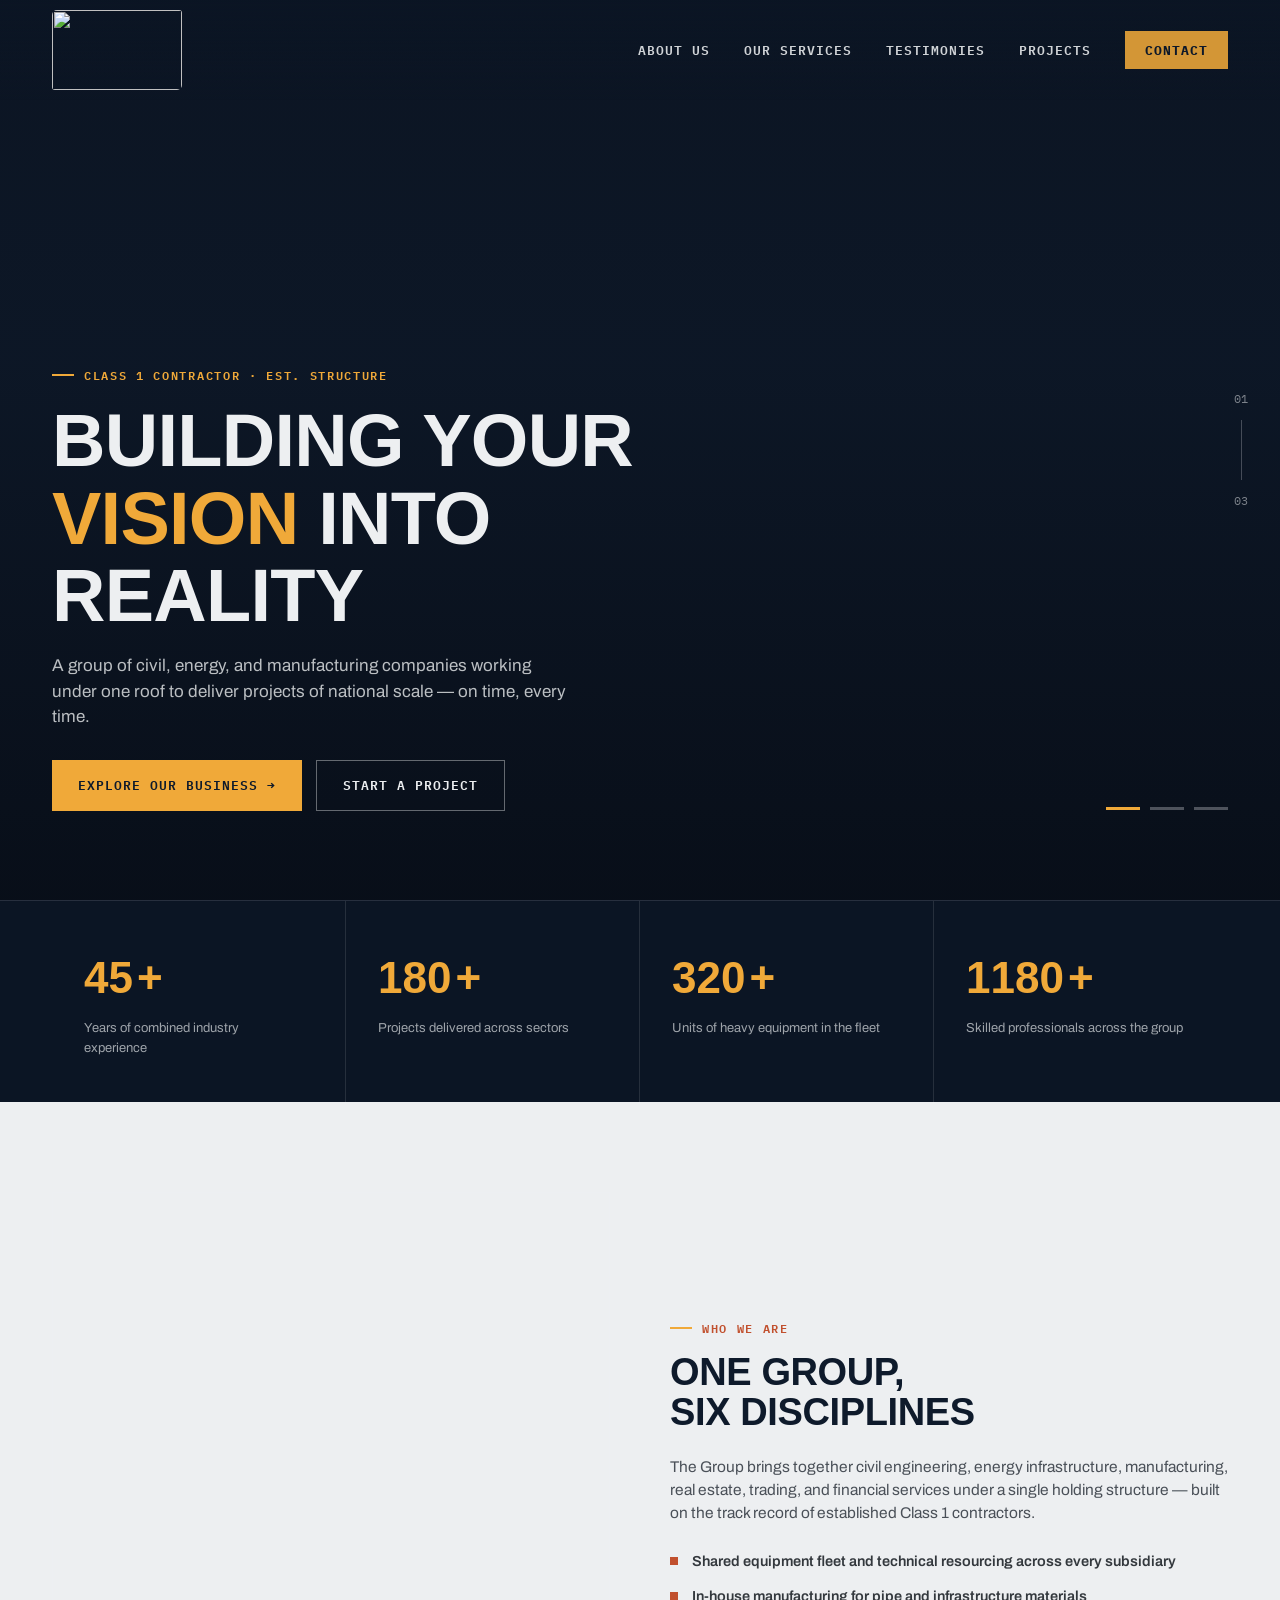
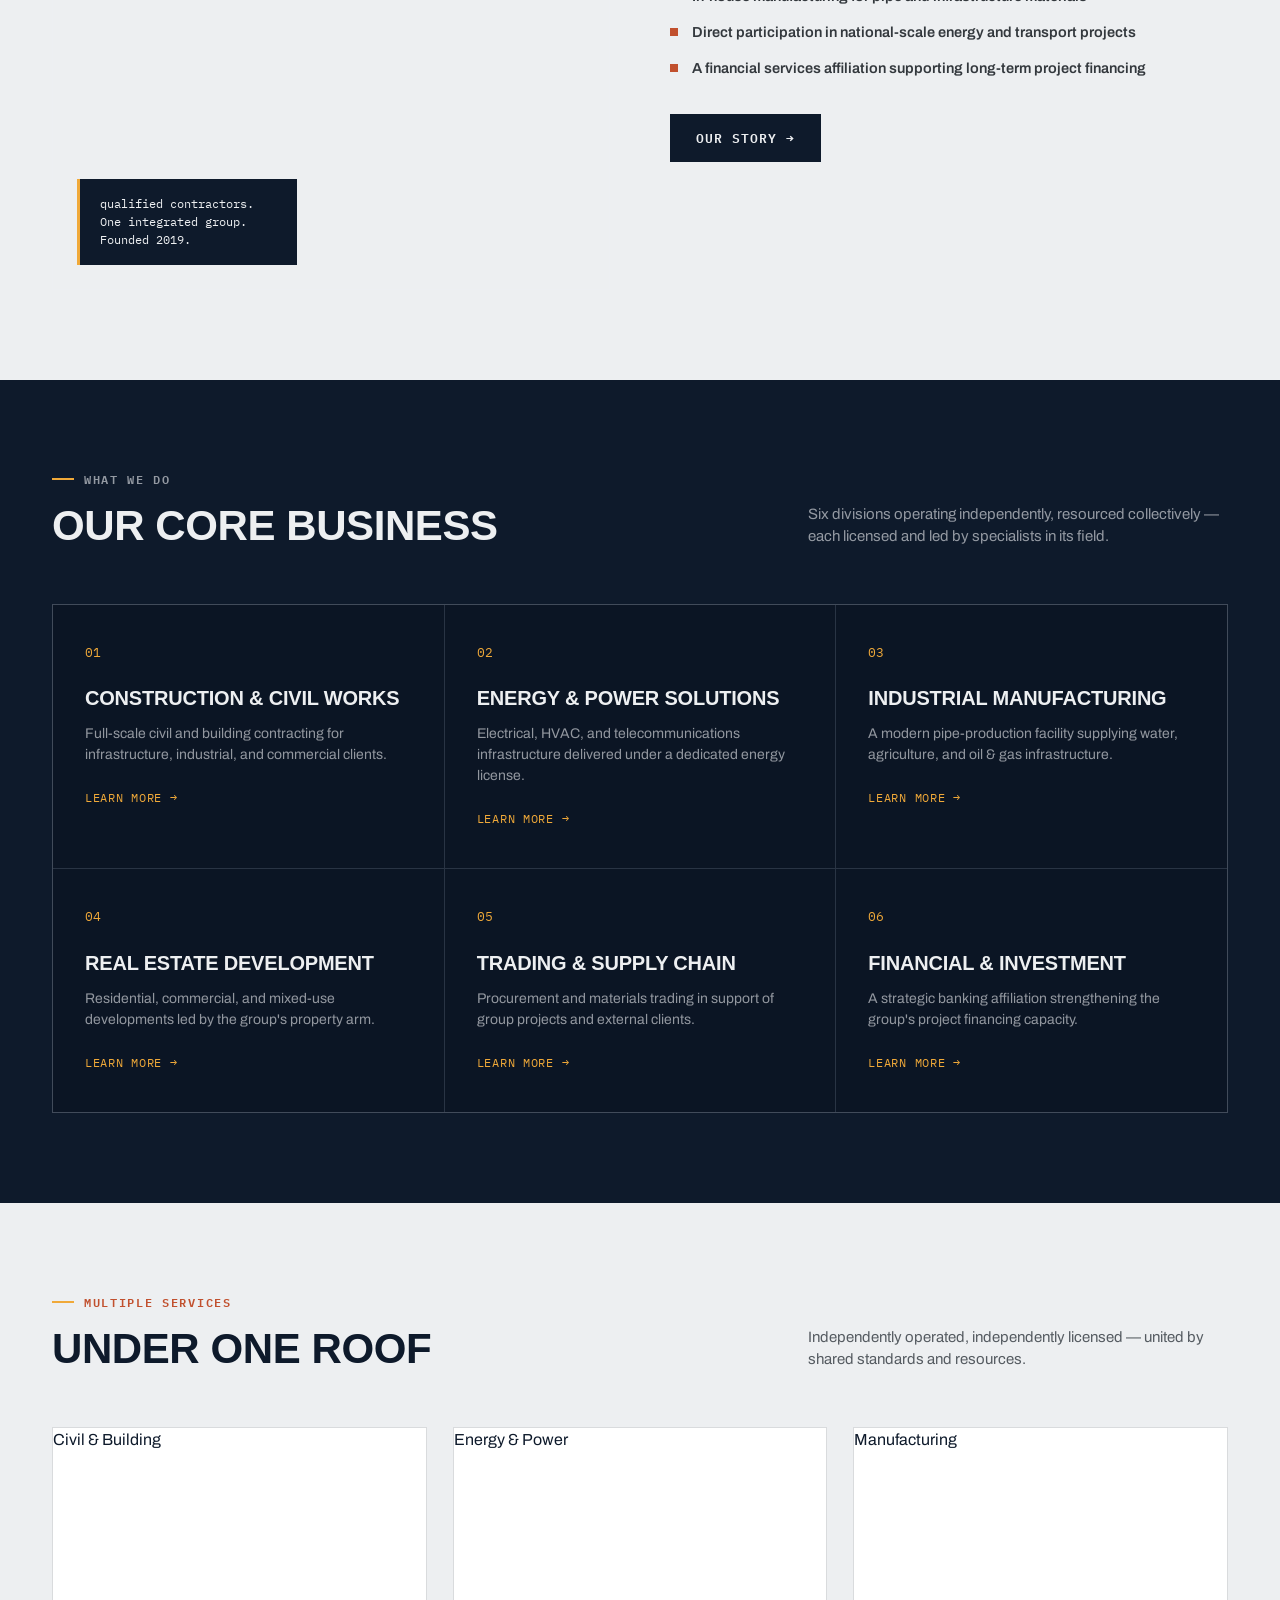
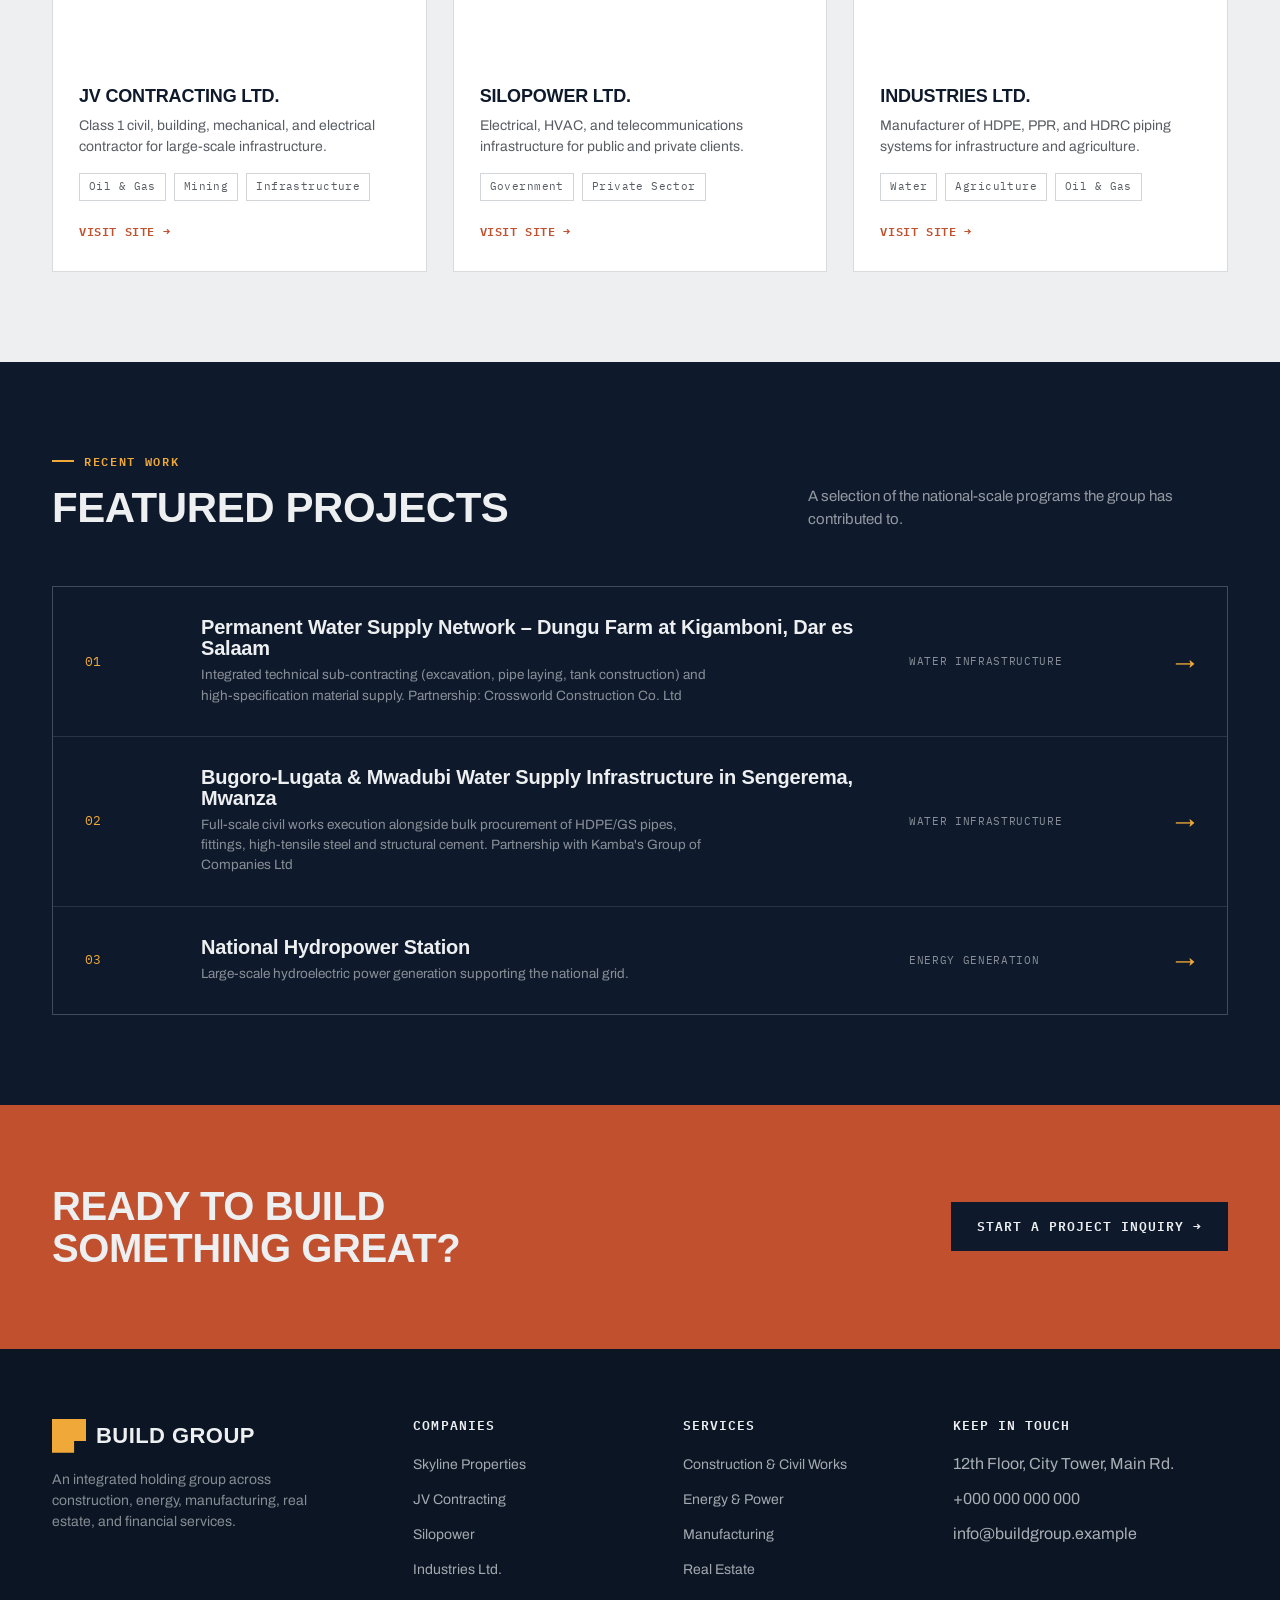
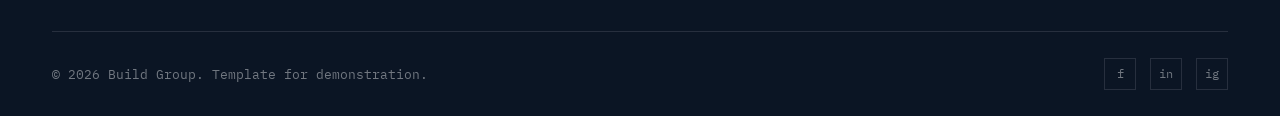
==== index.html @ 9588baba "Rename constructruction.html to index.html" ====
<!DOCTYPE html>
<html lang="en">
<head>
<meta charset="UTF-8">
<meta name="viewport" content="width=device-width, initial-scale=1.0">
<title>Construction Blueprint</title>
<link rel="preconnect" href="https://fonts.googleapis.com">
<link href="https://fonts.googleapis.com/css2?family=Archivo+Expanded:wght@600;700;800&family=Archivo:wght@400;500;600;700&family=IBM+Plex+Mono:wght@500;600&display=swap" rel="stylesheet">
<link rel="stylesheet" href="construction.css">
</head>
<body>

<header id="siteHeader">
  <nav class="wrap">
    <a href="#" class="logo">
      <img src="picha/logo.jpeg">
    </a>
    <ul class="navlinks">
      <li class="dropdown">
        <a href="#about">About Us</a>
        <ul class="submenu">
          <li><a href="who-we-are.html">WHO WE ARE</a></li>
          <li><a href="our-story.html">OUR STORY</a></li>
          <li><a href="management.html">MANAGEMENT TEAM</a></li>
        </ul>
      
      </li>
      <li><a href="our-services.html">Our Services</a></li>
      <li><a href="#">testimonies</a></li>
      <li><a href="our-projects.html">Projects</a></li>
      <li><a href="form.html" class="btn">Contact</a></li>
    </ul>
  </nav>
</header>

<!-- HERO -->
<section class="hero" id="home">
  <div class="hero-slides" id="heroSlides">
    <div class="hero-slide active" data-tone="1"
         data-eyebrow="Class 1 Contractor · Est. structure"
         data-title="Building your <em>vision</em> into reality"
         data-desc="A group of civil, energy, and manufacturing companies working under one roof to deliver projects of national scale — on time, every time."></div>
    <div class="hero-slide" data-tone="2"
         data-eyebrow="National Infrastructure · Since 2021"
         data-title="Powering the <em>backbone</em> of a nation"
         data-desc="From pipelines to power stations, our energy division delivers critical infrastructure at scale, on schedule, and built to last."></div>
    <div class="hero-slide" data-tone="3"
         data-eyebrow="Integrated Group · Six Disciplines"
         data-title="One team, <em>every</em> discipline"
         data-desc="Civil, energy, manufacturing, and real estate working in lockstep — a single group resourced to take on projects of any size."></div>
  </div>

  <div class="hero-index">
    <span id="slideCur">01</span>
    <div class="line"></div>
    <span>03</span>
  </div>

  <div class="hero-content">
    <div class="wrap">
      <div class="hero-text">
        <div class="eyebrow on-dark" id="heroEyebrow">Class 1 Contractor · Est. structure</div>
        <h1 id="heroTitle">Building your <em>vision</em> into reality</h1>
        <p id="heroDesc">A group of civil, energy, and manufacturing companies working under one roof to deliver projects of national scale — on time, to spec, every time.</p>
        <div class="hero-ctas">
          <a href="#services" class="btn-solid">Explore Our Business →</a>
          <a href="#contact" class="btn-outline">Start a Project</a>
        </div>
      </div>
      <div class="hero-dots" id="heroDots"></div>
    </div>
  </div>
</section>

<!-- STATS -->
<div class="stats">
  <div class="wrap">
    <div class="stat">
      <div class="num"><span class="counter" data-target="45">0</span>+</div>
      <div class="label">Years of combined industry experience</div>
    </div>
    <div class="stat">
      <div class="num"><span class="counter" data-target="180">0</span>+</div>
      <div class="label">Projects delivered across sectors</div>
    </div>
    <div class="stat">
      <div class="num"><span class="counter" data-target="320">0</span>+</div>
      <div class="label">Units of heavy equipment in the fleet</div>
    </div>
    <div class="stat">
      <div class="num"><span class="counter" data-target="1200">0</span>+</div>
      <div class="label">Skilled professionals across the group</div>
    </div>
  </div>
</div>

<!-- ABOUT -->
<section class="about" id="about">
  <div class="wrap about-grid">
    <div class="about-visual">
      <div class="tag">qualified contractors. One integrated group. Founded 2019.</div>
    </div>
    <div class="about-copy">
      <div class="eyebrow on-light">Who We Are</div>
      <h2 style="margin:16px 0 22px;font-size:clamp(26px,3vw,38px);">One group,<br>six disciplines</h2>
      <p>The Group brings together civil engineering, energy infrastructure, manufacturing, real estate, trading, and financial services under a single holding structure — built on the track record of established Class 1 contractors.</p>
      <ul class="about-list">
        <li>Shared equipment fleet and technical resourcing across every subsidiary</li>
        <li>In-house manufacturing for pipe and infrastructure materials</li>
        <li>Direct participation in national-scale energy and transport projects</li>
        <li>A financial services affiliation supporting long-term project financing</li>
      </ul>
      <a href="our-story.html" class="btn-solid" style="background:var(--ink);color:var(--paper);">Our Story →</a>
    </div>
  </div>
</section>

<!-- SERVICES -->
<section class="services" id="services">
  <div class="wrap">
    <div class="section-head">
      <div>
        <div class="eyebrow on-dark">What We Do</div>
        <h2 style="margin-top:16px;">Our core business</h2>
      </div>
      <p>Six divisions operating independently, resourced collectively — each licensed and led by specialists in its field.</p>
    </div>
    <div class="service-grid">
      <div class="service-card">
        <span class="service-num">01</span>
        <h3>Construction &amp; Civil Works</h3>
        <p>Full-scale civil and building contracting for infrastructure, industrial, and commercial clients.</p>
        <span class="go">Learn more →</span>
      </div>
      <div class="service-card">
        <span class="service-num">02</span>
        <h3>Energy &amp; Power Solutions</h3>
        <p>Electrical, HVAC, and telecommunications infrastructure delivered under a dedicated energy license.</p>
        <span class="go">Learn more →</span>
      </div>
      <div class="service-card">
        <span class="service-num">03</span>
        <h3>Industrial Manufacturing</h3>
        <p>A modern pipe-production facility supplying water, agriculture, and oil &amp; gas infrastructure.</p>
        <span class="go">Learn more →</span>
      </div>
      <div class="service-card">
        <span class="service-num">04</span>
        <h3>Real Estate Development</h3>
        <p>Residential, commercial, and mixed-use developments led by the group's property arm.</p>
        <span class="go">Learn more →</span>
      </div>
      <div class="service-card">
        <span class="service-num">05</span>
        <h3>Trading &amp; Supply Chain</h3>
        <p>Procurement and materials trading in support of group projects and external clients.</p>
        <span class="go">Learn more →</span>
      </div>
      <div class="service-card">
        <span class="service-num">06</span>
        <h3>Financial &amp; Investment</h3>
        <p>A strategic banking affiliation strengthening the group's project financing capacity.</p>
        <span class="go">Learn more →</span>
      </div>
    </div>
  </div>
</section>

<!-- COMPANIES -->
<section class="companies" id="companies">
  <div class="wrap">
    <div class="section-head">
      <div>
        <div class="eyebrow on-light">multiple services</div>
        <h2 style="margin-top:16px;">Under one roof</h2>
      </div>
      <p>Independently operated, independently licensed — united by shared standards and resources.</p>
    </div>
    <div class="company-grid">
      <div class="company-card">
        <div class="company-media1"><span>Civil &amp; Building</span></div>
        <div class="company-body">
          <h3>JV Contracting Ltd.</h3>
          <p>Class 1 civil, building, mechanical, and electrical contractor for large-scale infrastructure.</p>
          <div class="focus"><span>Oil &amp; Gas</span><span>Mining</span><span>Infrastructure</span></div>
          <a href="#">Visit site →</a>
        </div>
      </div>
      <div class="company-card">
        <div class="company-media2"><span>Energy &amp; Power</span></div>
        <div class="company-body">
          <h3>Silopower Ltd.</h3>
          <p>Electrical, HVAC, and telecommunications infrastructure for public and private clients.</p>
          <div class="focus"><span>Government</span><span>Private Sector</span></div>
          <a href="#">Visit site →</a>
        </div>
      </div>
      <div class="company-card">
        <div class="company-media3"><span>Manufacturing</span></div>
        <div class="company-body">
          <h3>Industries Ltd.</h3>
          <p>Manufacturer of HDPE, PPR, and HDRC piping systems for infrastructure and agriculture.</p>
          <div class="focus"><span>Water</span><span>Agriculture</span><span>Oil &amp; Gas</span></div>
          <a href="#">Visit site →</a>
        </div>
      </div>
    </div>
  </div>
</section>

<!-- PROJECTS -->
<section class="projects" id="projects">
  <div class="wrap">
    <div class="section-head">
      <div>
        <div class="eyebrow on-dark">Recent Work</div>
        <h2 style="margin-top:16px;">Featured projects</h2>
      </div>
      <p>A selection of the national-scale programs the group has contributed to.</p>
    </div>
    <div class="project-list">
      <a href="#" class="project-row">
        <span class="pnum">01</span>
        <div><h3>Permanent Water Supply Network – Dungu Farm
at Kigamboni, Dar es Salaam

</h3><p> Integrated technical sub-contracting (excavation, pipe laying, tank construction) and high-specification material supply.
	Partnership: Crossworld Construction Co. Ltd</p></div>
        <span class="ptag">water Infrastructure</span>
        <span class="arrow">→</span>
      </a>
      <a href="#" class="project-row">
        <span class="pnum">02</span>
        <div><h3>Bugoro-Lugata & Mwadubi Water Supply Infrastructure
in Sengerema, Mwanza

</h3><p> Full-scale civil works execution alongside bulk procurement of HDPE/GS pipes, fittings, high-tensile steel and structural cement.
	Partnership with Kamba's Group of Companies Ltd</p></div>
        <span class="ptag">water Infrastructure</span>
        <span class="arrow">→</span>
      </a>
      <a href="#" class="project-row">
        <span class="pnum">03</span>
        <div><h3>National Hydropower Station</h3><p>Large-scale hydroelectric power generation supporting the national grid.</p></div>
        <span class="ptag">Energy Generation</span>
        <span class="arrow">→</span>
      </a>
    </div>
  </div>
</section>

<!-- CTA -->
<section class="cta" id="contact" style="padding:0;">
  <div class="wrap" style="padding:80px 32px;">
    <h2>Ready to build something great?</h2>
    <a href="form.html" class="btn-solid">Start a Project Inquiry →</a>
  </div>
</section>

<!-- FOOTER -->
<footer>
  <div class="wrap">
    <div class="foot-grid">
      <div class="foot-brand">
        <a href="#" class="logo"><span class="mark"></span>BUILD&nbsp;GROUP</a>
        <p>An integrated holding group across construction, energy, manufacturing, real estate, and financial services.</p>
      </div>
      <div>
        <h4>Companies</h4>
        <ul>
          <li><a href="#">Skyline Properties</a></li>
          <li><a href="#">JV Contracting</a></li>
          <li><a href="#">Silopower</a></li>
          <li><a href="#">Industries Ltd.</a></li>
        </ul>
      </div>
      <div>
        <h4>Services</h4>
        <ul>
          <li><a href="#">Construction &amp; Civil Works</a></li>
          <li><a href="#">Energy &amp; Power</a></li>
          <li><a href="#">Manufacturing</a></li>
          <li><a href="#">Real Estate</a></li>
        </ul>
      </div>
      <div>
        <h4>Keep in Touch</h4>
        <ul>
          <li>12th Floor, City Tower, Main Rd.</li>
          <li>+000 000 000 000</li>
          <li>info@buildgroup.example</li>
        </ul>
      </div>
    </div>
    <div class="foot-bottom">
      <span>© 2026 Build Group. Template for demonstration.</span>
      <div class="foot-social">
        <a href="#">f</a><a href="#">in</a><a href="#">ig</a>
      </div>
    </div>
  </div>
</footer>

<script>
  // header on scroll
  const header = document.getElementById('siteHeader');
  window.addEventListener('scroll', () => {
    header.classList.toggle('scrolled', window.scrollY > 40);
  });

  // hero slider
  const slides = document.querySelectorAll('.hero-slide');
  const dotsWrap = document.getElementById('heroDots');
  const curEl = document.getElementById('slideCur');
  let idx = 0;
  slides.forEach((_, i) => {
    const b = document.createElement('button');
    if (i === 0) b.classList.add('active');
    b.addEventListener('click', () => goTo(i));
    dotsWrap.appendChild(b);
  });
  const heroEyebrow = document.getElementById('heroEyebrow');
  const heroTitle = document.getElementById('heroTitle');
  const heroDesc = document.getElementById('heroDesc');
  const heroTextWrap = document.querySelector('.hero-text');

  function applySlideText(slide){
    heroEyebrow.textContent = slide.dataset.eyebrow;
    heroTitle.innerHTML = slide.dataset.title;
    heroDesc.textContent = slide.dataset.desc;
  }
  applySlideText(slides[0]);

  function goTo(i){
    if (i === idx) return;

    slides[idx].classList.remove('active');
    dotsWrap.children[idx].classList.remove('active');
    idx = i;
    slides[idx].classList.add('active');
    dotsWrap.children[idx].classList.add('active');
    curEl.textContent = String(idx+1).padStart(2,'0');

    heroTextWrap.classList.add('hero-text-hidden');
    setTimeout(() => {
      applySlideText(slides[idx]);
      requestAnimationFrame(() => {
        heroTextWrap.classList.remove('hero-text-hidden');
      });
    }, 180);
  }
  setInterval(() => goTo((idx+1) % slides.length), 5000);

  // counters
  const counters = document.querySelectorAll('.counter');
  const io = new IntersectionObserver((entries) => {
    entries.forEach(e => {
      if(e.isIntersecting){
        const el = e.target;
        const target = parseInt(el.dataset.target, 10);
        let cur = 0;
        const step = Math.max(1, Math.ceil(target/60));
        const t = setInterval(() => {
          cur += step;
          if(cur >= target){ cur = target; clearInterval(t); }
          el.textContent = cur;
        }, 25);
        io.unobserve(el);
      }
    });
  }, {threshold:.4});
  counters.forEach(c => io.observe(c));
</script>
</body>
</html>
---- construction.css ----
.dropdown:hover .submenu{
    display: block;
 }
 .dropdown{
    display: inline-block;
    position: relative;
 }
 .submenu{
    display: none;
    position: absolute;
    top: 100%;
    left: 0;
    background: white;
    padding: 10px;
    box-shadow: 0 4px 10px rgba(0,0,0,0.2);
    list-style: none;
    min-width: 220px;
    
 }
 .submenu li a:hover{
    color:orange;
 }
 
 :root{
    --ink:#0E1A2B;
    --ink-2:#142A44;
    --panel:#0B1524;
    --steel:#7C8894;
    --paper:#EDEFF1;
    --amber:#F0A939;
    --rust:#C1502E;
    --line: rgba(237,239,241,0.12);
    --radius: 2px;
  }
  *{margin:0;padding:0;box-sizing:border-box;}
  html{scroll-behavior:smooth;}
  body{
    font-family:'Archivo', sans-serif;
    background:var(--paper);
    color:var(--ink);
    line-height:1.5;
    overflow-x:hidden;
  }
  a{color:inherit;text-decoration:none;}
  ul{list-style:none;}
  img{max-width:100%;display:block;}

  .eyebrow{
    font-family:'IBM Plex Mono', monospace;
    font-size:12px;
    letter-spacing:.14em;
    text-transform:uppercase;
    display:flex;
    align-items:center;
    gap:10px;
    font-weight:600;
  }
  .eyebrow::before{
    content:"";
    width:22px;height:2px;
    background:var(--amber);
    display:inline-block;
  }
  .eyebrow.on-dark{color:var(--amber);}
  .eyebrow.on-light{color:var(--rust);}

  h1,h2,h3,h4{
    font-family:'Archivo Expanded', sans-serif;
    font-weight:800;
    text-transform:uppercase;
    letter-spacing:-0.01em;
    line-height:1.05;
  }

  .wrap{max-width:1240px;margin:0 auto;padding:0 32px;}

  /* ---------- NAV ---------- */
  header{
    position:fixed;top:0;left:0;right:0;z-index:100;
    background:linear-gradient(to bottom, rgba(11,21,36,.85), transparent);
    padding:10px 0;
    transition:background .3s ease, padding .3s ease;
  }
  header.scrolled{
    background:var(--panel);
    padding:14px 0;
    border-bottom:1px solid var(--line);
  }
  nav.wrap{display:flex;align-items:center;justify-content:space-between;}
  .logo{
    font-family:'Archivo Expanded', sans-serif;
    font-weight:800;
    font-size:22px;
    color:var(--paper);
    letter-spacing:.02em;
    display:flex;align-items:center;gap:10px;
    flex:1;
  }
  .logo img{
    height:80px;
    width:130px;
    display:block;
    border-radius:5px 3px;
    animation: float 3s ease-in-out infinite;
  }
  @keyframes float{
    0%, 100%{transform:translateY(0px);}
    50%{transform:translateY(-10px);}
  }
  .logo .mark{
    width:34px;height:34px;
    background:var(--amber);
    position:relative;
    display:inline-block;
    clip-path: polygon(0 0, 100% 0, 100% 65%, 65% 65%, 65% 100%, 0 100%);
  }
  .navlinks{display:flex;gap:34px;align-items:center;}
  .navlinks li{position:relative;}
  .navlinks > li > a{
    font-family:'IBM Plex Mono',monospace;
    font-size:12.5px;
    letter-spacing:.08em;
    text-transform:uppercase;
    color:var(--paper);
    font-weight:600;
    padding:8px 0;
    opacity:.88;
  }
  .navlinks > li > a:hover{opacity:1;color:var(--amber);}
  .navlinks .btn{
    background:var(--amber);
    color:var(--ink);
    padding:11px 20px;
    font-weight:700;
  }
  .navlinks .btn:hover{background:var(--paper);color:var(--ink);}

  /* ---------- HERO ---------- */
  .hero{
    position:relative;
    height:100vh;
    min-height:640px;
    display:flex;
    align-items:flex-end;
    background:var(--ink);
    overflow:hidden;
    /* animation: fade 3px ease-in; */
  }
/* animation */
  /* @keyframes fade { */
    from{
        transform: translateY(100px);
    }
    
  
  .hero-slides{position:absolute;inset:0;}
  .hero-slide{
    position:absolute;inset:0;
    opacity:0;
    transition:opacity 1.1s ease;
    background-size:cover;
    background-position:center;
  }
  .hero-slide.active{opacity:1;}
  .hero-slide::after{
    content:"";
    position:absolute;inset:0;
    background:
      linear-gradient(180deg, rgba(10,17,29,.55) 0%, rgba(10,17,29,.35) 40%, rgba(8,14,24,.96) 100%);
  }
  .hero-slide[data-tone="1"]{
    background-image:url(picha/kijiko2.jpg);
    }
  .hero-slide[data-tone="2"]{
    background-image:url(picha/eneo.jpg);
  }
  .hero-slide[data-tone="3"]{
    background-image:url(picha/eneo2.jpg);
  }

  .hero-content{
    position:relative;z-index:2;
    width:100%;

  }
  .hero-content .wrap{display:flex;justify-content:space-between;align-items:flex-end;gap:40px;flex-wrap:wrap;}
  .hero-text{max-width:720px;}
  .hero-text .eyebrow{margin-bottom:18px;}
  .hero-text h1{
    color:var(--paper);
    font-size:clamp(38px,6vw,74px);
    margin-bottom:18px;
  }
  .hero-text h1 em{
    font-style:normal;color:var(--amber);
  }
  .hero-text p{
    color:rgba(237,239,241,.78);
    font-size:17px;
    max-width:520px;
    margin-bottom:30px;
  }

/* text animation */
  .hero-text{
  max-width:720px;
  transition:opacity .7s cubic-bezier(.22,1,.36,1), transform .7s cubic-bezier(.22,1,.36,1);
  will-change:opacity, transform;
}
.hero-text > *{
  transition:opacity .7s cubic-bezier(.22,1,.36,1), transform .7s cubic-bezier(.22,1,.36,1);
  will-change:opacity, transform;
}
.hero-text.hero-text-hidden{
  opacity:0;
  transform:translateY(24px) scale(.985);
}
.hero-text.hero-text-hidden .eyebrow,
.hero-text.hero-text-hidden h1,
.hero-text.hero-text-hidden p,
.hero-text.hero-text-hidden .hero-ctas{
  opacity:0;
  transform:translateY(18px);
}
.hero-text.hero-text-hidden .eyebrow{transition-delay:0s;}
.hero-text.hero-text-hidden h1{transition-delay:.05s;}
.hero-text.hero-text-hidden p{transition-delay:.1s;}
.hero-text.hero-text-hidden .hero-ctas{transition-delay:.15s;}
.hero-text:not(.hero-text-hidden) .eyebrow,
.hero-text:not(.hero-text-hidden) h1,
.hero-text:not(.hero-text-hidden) p,
.hero-text:not(.hero-text-hidden) .hero-ctas{
  opacity:1;
  transform:translateY(0);
}
/* :end */

/* Hero text slide-up animation */
@keyframes slideUp{
  from{
    opacity:0;
    transform:translateY(60px);
  }
  to{
    opacity:1;
    transform:translateY(0);
  }
}

.hero-text .eyebrow{
  animation:slideUp 0.8s ease-out 0.2s backwards;
}
.hero-text h1{
  animation:slideUp 0.8s ease-out 0.35s backwards;
}
.hero-text p{
  animation:slideUp 0.8s ease-out 0.5s backwards;
}
.hero-text .hero-ctas{
  animation:slideUp 0.8s ease-out 0.65s backwards;
}

  .hero-ctas{display:flex;gap:14px;flex-wrap:wrap;}
  .btn-solid, .btn-outline{
    font-family:'IBM Plex Mono',monospace;
    font-size:12.5px;
    letter-spacing:.08em;
    text-transform:uppercase;
    font-weight:600;
    padding:15px 26px;
    display:inline-flex;
    align-items:center;
    gap:10px;
    transition:all .2s ease;
  }
  .btn-solid{background:var(--amber);color:var(--ink);}
  .btn-solid:hover{background:var(--paper);}
  .btn-outline{border:1px solid rgba(237,239,241,.4);color:var(--paper);}
  .btn-outline:hover{border-color:var(--amber);color:var(--amber);}

  .hero-dots{display:flex;gap:10px;}
  .hero-dots button{
    width:34px;height:3px;background:rgba(237,239,241,.3);border:none;cursor:pointer;
    transition:background .2s ease;
  }
  .hero-dots button.active{background:var(--amber);}

  .hero-index{
    position:absolute;
    right:32px;top:50%;
    transform:translateY(-50%);
    z-index:2;
    font-family:'IBM Plex Mono',monospace;
    color:rgba(237,239,241,.5);
    font-size:12px;
    display:flex;flex-direction:column;align-items:center;gap:12px;
  }
  .hero-index .line{width:1px;height:60px;background:rgba(237,239,241,.25);}

  /* ---------- STATS STRIP ---------- */
  .stats{
    background:var(--panel);
    border-top:1px solid var(--line);
  }
  .stats .wrap{
    display:grid;
    grid-template-columns:repeat(4,1fr);
  }
  .stat{
    padding:44px 32px;
    border-right:1px solid var(--line);
  }
  .stat:last-child{border-right:none;}
  .stat .num{
    font-family:'Archivo Expanded',sans-serif;
    font-weight:800;
    font-size:44px;
    color:var(--amber);
    display:flex;align-items:baseline;gap:4px;
  }
  .stat .label{
    color:rgba(237,239,241,.65);
    font-size:13px;
    margin-top:8px;
    max-width:220px;
  }

  /* ---------- SECTION GENERIC ---------- */
  section{padding:90px 0;}
  .section-head{
    display:flex;justify-content:space-between;align-items:flex-end;
    gap:30px;flex-wrap:wrap;
    margin-bottom:56px;
  }
  .section-head h2{font-size:clamp(28px,3.4vw,42px);}
  .section-head p{color:#555b61;max-width:420px;font-size:15px;}

  /* ---------- ABOUT ---------- */
  .about{background:var(--paper);}
  .about-grid{
    display:grid;
    grid-template-columns:1fr 1fr;
    gap:60px;
    align-items:center;
  }
  .about-copy p{color:#4a5058;margin-bottom:22px;font-size:15.5px;}
  .about-list{display:grid;gap:14px;margin:26px 0 34px;}
  .about-list li{
    display:flex;gap:14px;align-items:flex-start;
    font-size:14.5px;color:#33383d;font-weight:600;
  }
  .about-list li::before{
    content:"";
    width:8px;height:8px;
    background:var(--rust);
    margin-top:6px;flex-shrink:0;
  }
  .about-visual{
    position:relative;
    aspect-ratio:4/5;
    background:url(picha/watu2.jpg);
    background-size: cover;
    border:1px solid var(--line);
  }
  .about-visual .tag{
    position:absolute;bottom:24px;left:24px;
    background:var(--ink);
    color:var(--paper);
    padding:16px 20px;
    font-family:'IBM Plex Mono',monospace;
    font-size:12px;
    max-width:220px;
    border-left:3px solid var(--amber);
  }

  /* ---------- SERVICES ---------- */
  .services{background:var(--ink);}
  .services .eyebrow, .services .section-head p{color:rgba(237,239,241,.6);}
  .services .section-head h2{color:var(--paper);}
  .service-grid{
    display:grid;
    grid-template-columns:repeat(3,1fr);
    gap:1px;
    background:var(--line);
    border:1px solid var(--line);
  }
  .service-card{
    background:var(--panel);
    padding:38px 32px;
    transition:background .25s ease, transform .25s ease;
  }
  .service-card:hover{
    background:#182f4a;transform:translateY(-2px);
}
  .service-num{
    font-family:'IBM Plex Mono',monospace;
    color:var(--amber);
    font-size:13px;
    margin-bottom:26px;
    display:block;
  }
  .service-card h3{
    color:var(--paper);
    font-size:20px;
    margin-bottom:14px;
  }
  .service-card p{
    color:rgba(237,239,241,.6);
    font-size:14px;
    margin-bottom:20px;
  }
  .service-card .go{
    font-family:'IBM Plex Mono',monospace;
    font-size:12px;
    color:var(--amber);
    letter-spacing:.06em;
    text-transform:uppercase;
  }

  /* ---------- COMPANIES ---------- */
  .companies{
    background:var(--paper);
  }
  .company-grid{
    display:grid;
    grid-template-columns:repeat(3,1fr);
    gap:26px;
  }
  .company-card{
    border:1px solid #d9dbdd;
    background:#fff;
    
  }
  .company-card:hover{
    transform: translateY(-4px);
    transition:0.5s;
}
  .company-media1{
    aspect-ratio:16/10;
    background:url(picha/mtu.jpg);
    background-size: cover;
    position:relative;
  }
  .company-media2{
    aspect-ratio:16/10;
    background:url(picha/photo1.jpg);
    background-size: cover;
    position:relative;
  }
  .company-media3{
    aspect-ratio:16/10;
    background:url(picha/view5.jpeg);
    background-size: cover;
    position:relative;
  }
  .company-media span{
    position:absolute;bottom:14px;left:14px;
    font-family:'IBM Plex Mono',monospace;
    font-size:11px;letter-spacing:.08em;text-transform:uppercase;
    background:var(--ink);color:var(--paper);padding:6px 10px;
  }
  .company-body{padding:26px 26px 28px;}
  .company-body h3{font-size:18px;margin-bottom:10px;}
  .company-body p{color:#585d63;font-size:14px;margin-bottom:16px;}
  .company-body .focus{
    display:flex;flex-wrap:wrap;gap:8px;margin-bottom:18px;
  }
  .company-body .focus span{
    font-family:'IBM Plex Mono',monospace;
    font-size:10.5px;letter-spacing:.04em;
    border:1px solid #d3d6d9;
    padding:5px 9px;color:#585d63;
  }
  .company-body a{
    font-family:'IBM Plex Mono',monospace;
    font-size:12px;color:var(--rust);font-weight:600;
    letter-spacing:.05em;text-transform:uppercase;
  }

  /* ---------- PROJECTS ---------- */
  .projects{background:var(--ink);}
  .projects .eyebrow{color:var(--amber);}
  .projects .section-head h2{color:var(--paper);}
  .projects .section-head p{color:rgba(237,239,241,.6);}
  .project-list{display:grid;gap:1px;background:var(--line);border:1px solid var(--line);}
  .project-row{
    background:var(--ink);
    display:grid;
    grid-template-columns:90px 1fr 220px 40px;
    align-items:center;
    gap:26px;
    padding:30px 32px;
    transition:background .2s ease;
  }
  .project-row:hover{background:var(--panel);}
  .project-row .pnum{
    font-family:'IBM Plex Mono',monospace;
    color:var(--amber);font-size:13px;
  }
  .project-row h3{
    color:var(--paper);
    font-size:20px;
    text-transform:none;
    font-weight:700;
    margin-bottom:6px;
  }
  .project-row p{color:rgba(237,239,241,.55);font-size:13.5px;max-width:520px;}
  .project-row .ptag{
    font-family:'IBM Plex Mono',monospace;
    font-size:11px;color:rgba(237,239,241,.55);
    letter-spacing:.06em;text-transform:uppercase;
  }
  .project-row .arrow{
    color:var(--amber);font-size:20px;justify-self:end;
    transition:transform .2s ease;
  }
  .project-row:hover .arrow{transform:translateX(6px);}

  /* ---------- CTA ---------- */
  .cta{
    background:var(--rust);
    color:var(--paper);
    padding:80px 0;
  }
  .cta .wrap{
    display:flex;justify-content:space-between;align-items:center;gap:30px;flex-wrap:wrap;
  }
  .cta h2{font-size:clamp(26px,3.4vw,40px);max-width:560px;color:var(--paper);}
  .cta .btn-solid{background:var(--ink);color:var(--paper);}
  .cta .btn-solid:hover{background:var(--paper);color:var(--ink);}

  /* ---------- FOOTER ---------- */
  footer{background:var(--panel);color:rgba(237,239,241,.7);padding:70px 0 26px;}
  .foot-grid{
    display:grid;
    grid-template-columns:1.4fr 1fr 1fr 1.2fr;
    gap:40px;
    padding-bottom:50px;
    border-bottom:1px solid var(--line);
  }
  .foot-grid h4{
    color:var(--paper);font-size:13px;letter-spacing:.08em;
    font-family:'IBM Plex Mono',monospace;text-transform:uppercase;
    margin-bottom:20px;font-weight:600;
  }
  .foot-brand .logo{margin-bottom:16px;}
  .foot-brand p{font-size:14px;max-width:280px;color:rgba(237,239,241,.55);}
  .foot-grid ul{display:grid;gap:11px;}
  .foot-grid ul a{font-size:14px;color:rgba(237,239,241,.68);}
  .foot-grid ul a:hover{color:var(--amber);}
  .foot-bottom{
    display:flex;justify-content:space-between;align-items:center;
    padding-top:26px;flex-wrap:wrap;gap:14px;
    font-size:12.5px;color:rgba(237,239,241,.45);
    font-family:'IBM Plex Mono',monospace;
  }
  .foot-social{display:flex;gap:14px;}
  .foot-social a{
    width:32px;height:32px;border:1px solid var(--line);
    display:flex;align-items:center;justify-content:center;font-size:12px;
  }
  .foot-social a:hover{border-color:var(--amber);color:var(--amber);}

  @media(max-width:900px){
    .navlinks{display:none;}
    .about-grid{grid-template-columns:1fr;}
    .service-grid{grid-template-columns:1fr;}
    .company-grid{grid-template-columns:1fr;}
    .stats .wrap{grid-template-columns:1fr 1fr;}
    .stat{border-bottom:1px solid var(--line);}
    .project-row{grid-template-columns:1fr;gap:8px;}
    .foot-grid{grid-template-columns:1fr 1fr;}
    .hero-index{display:none;}
  }
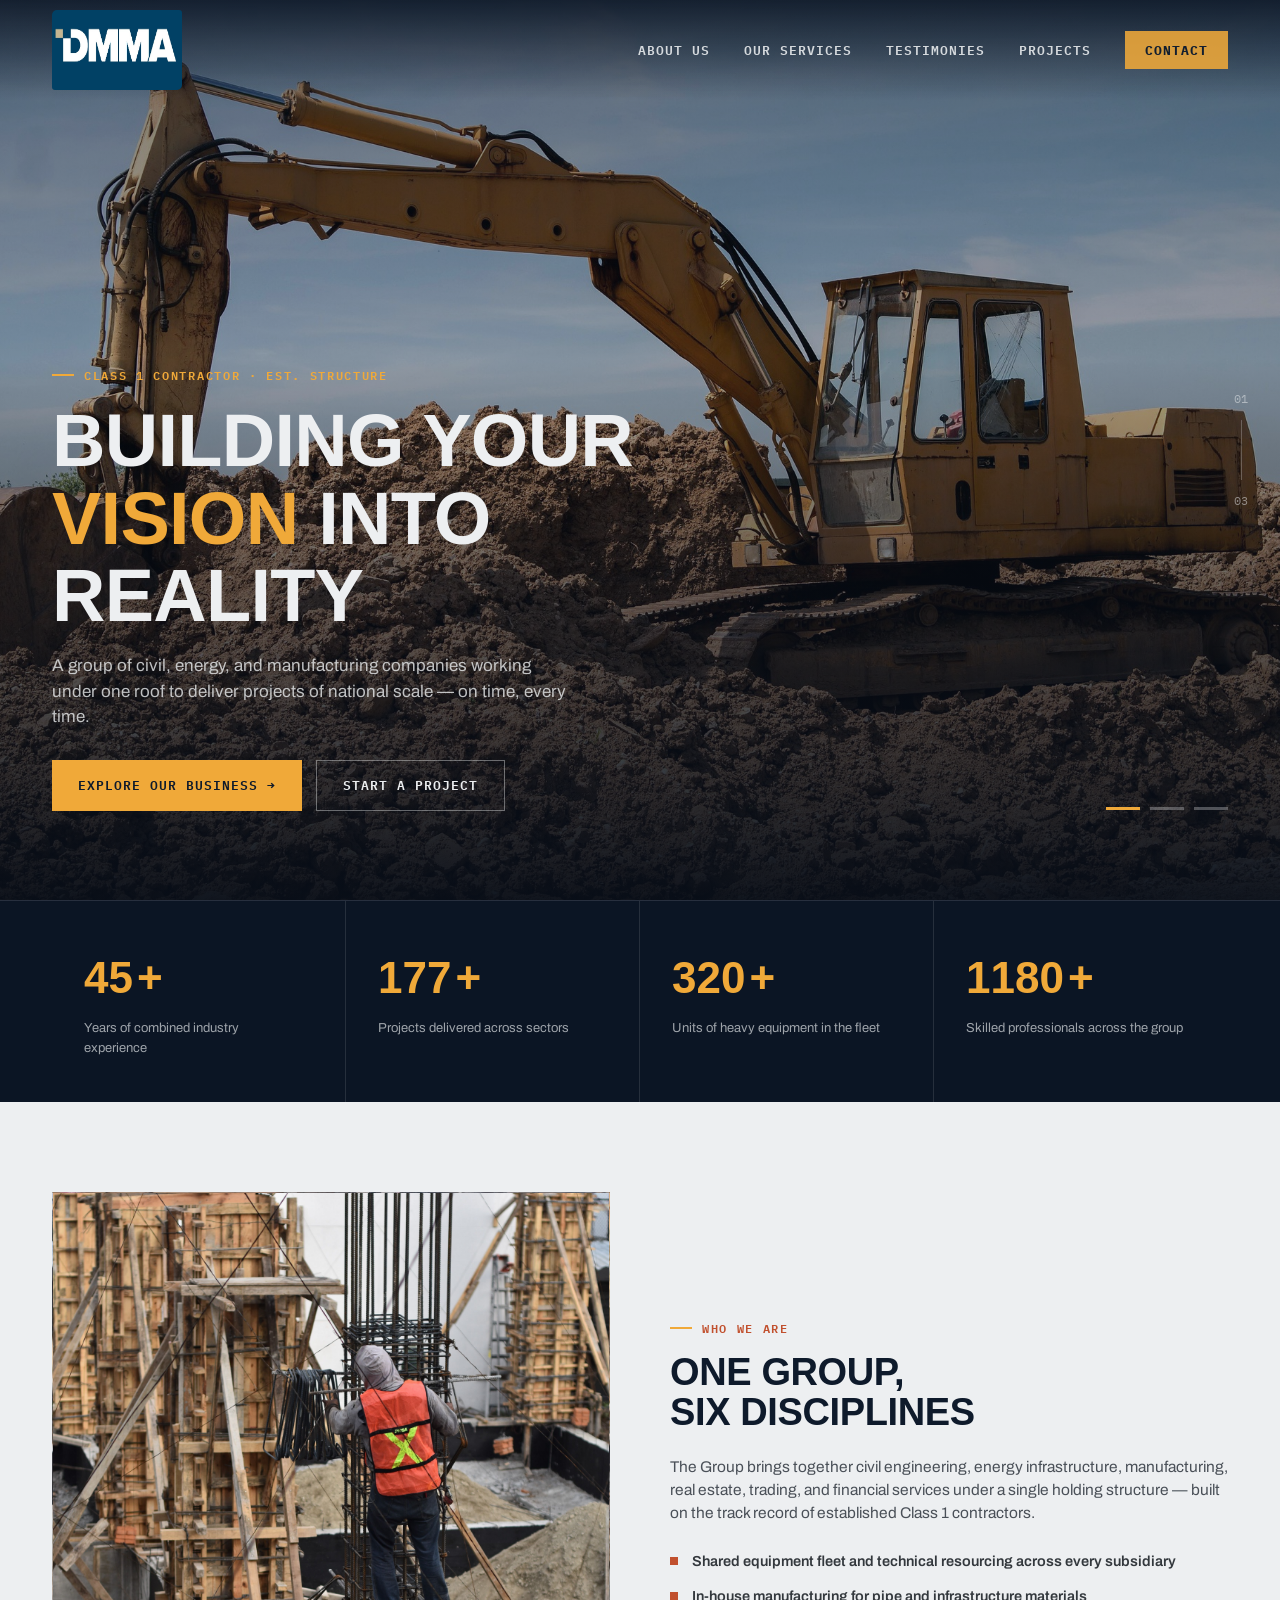
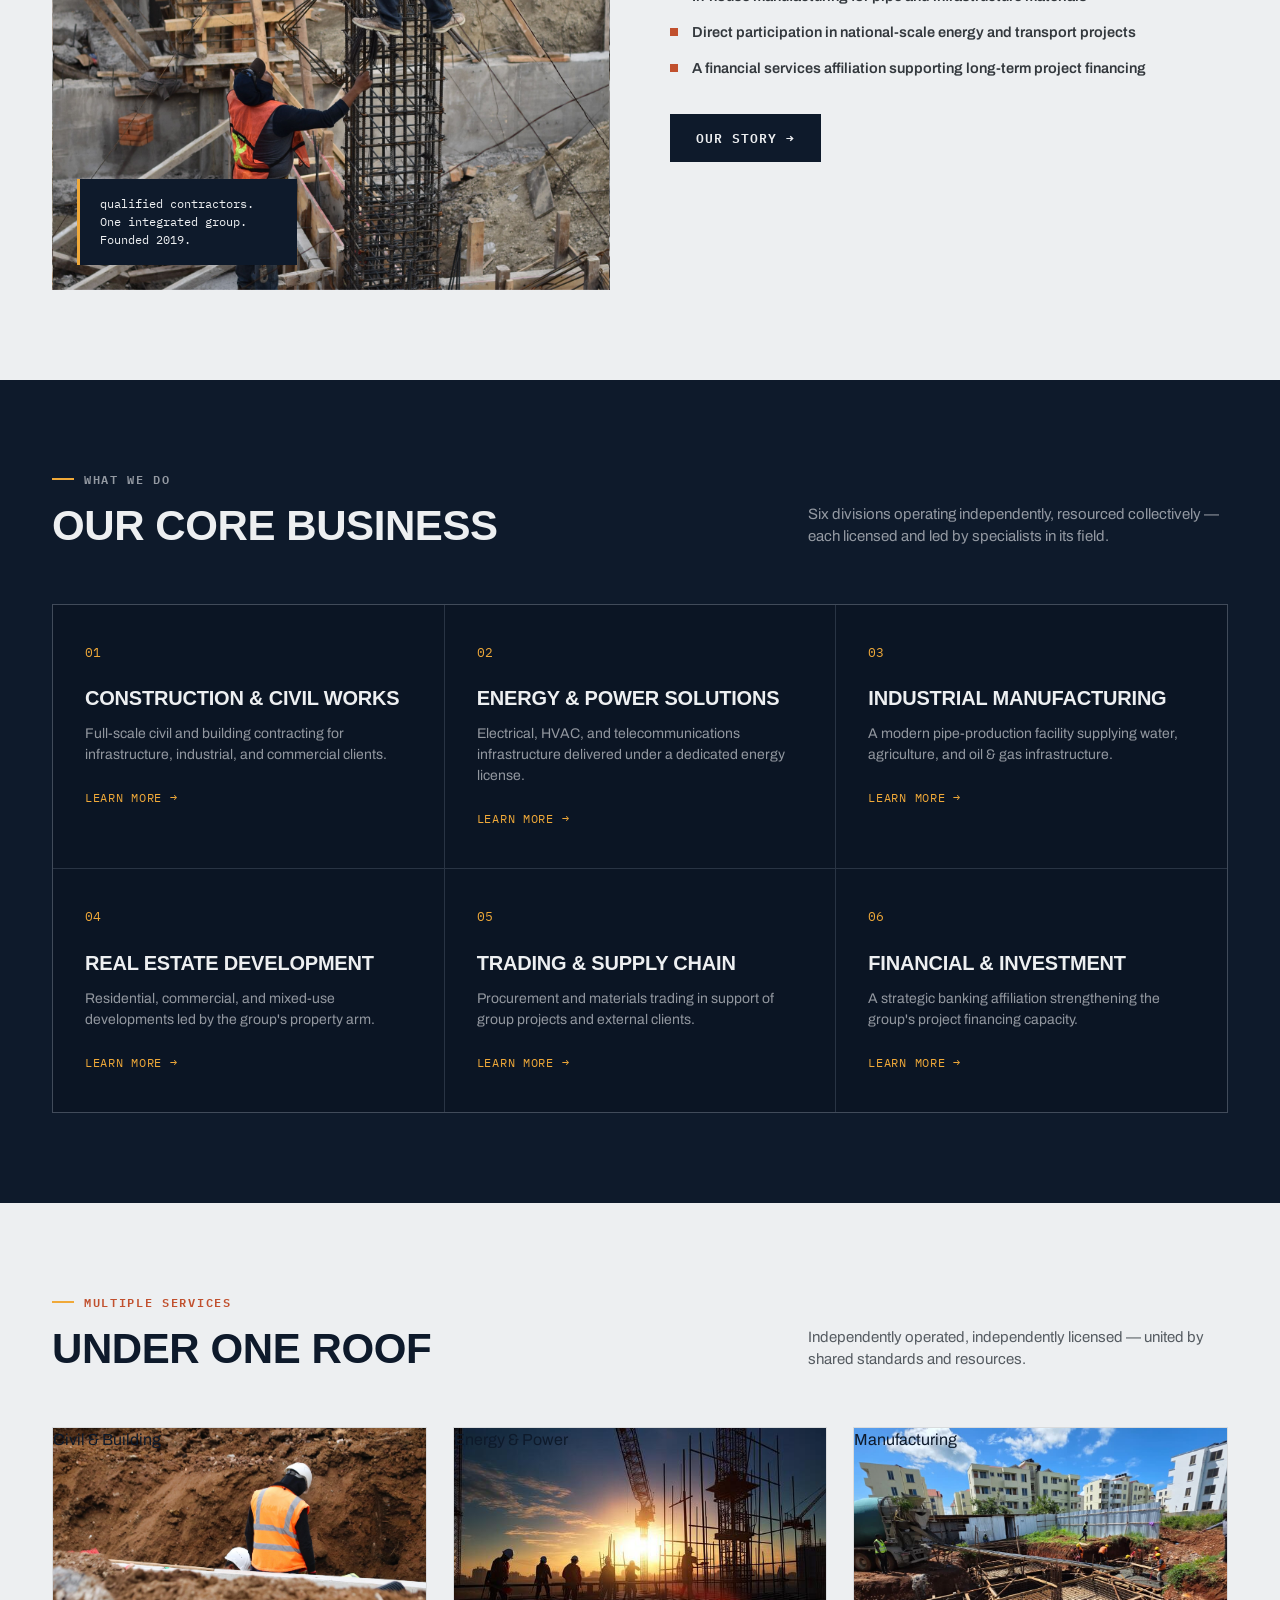
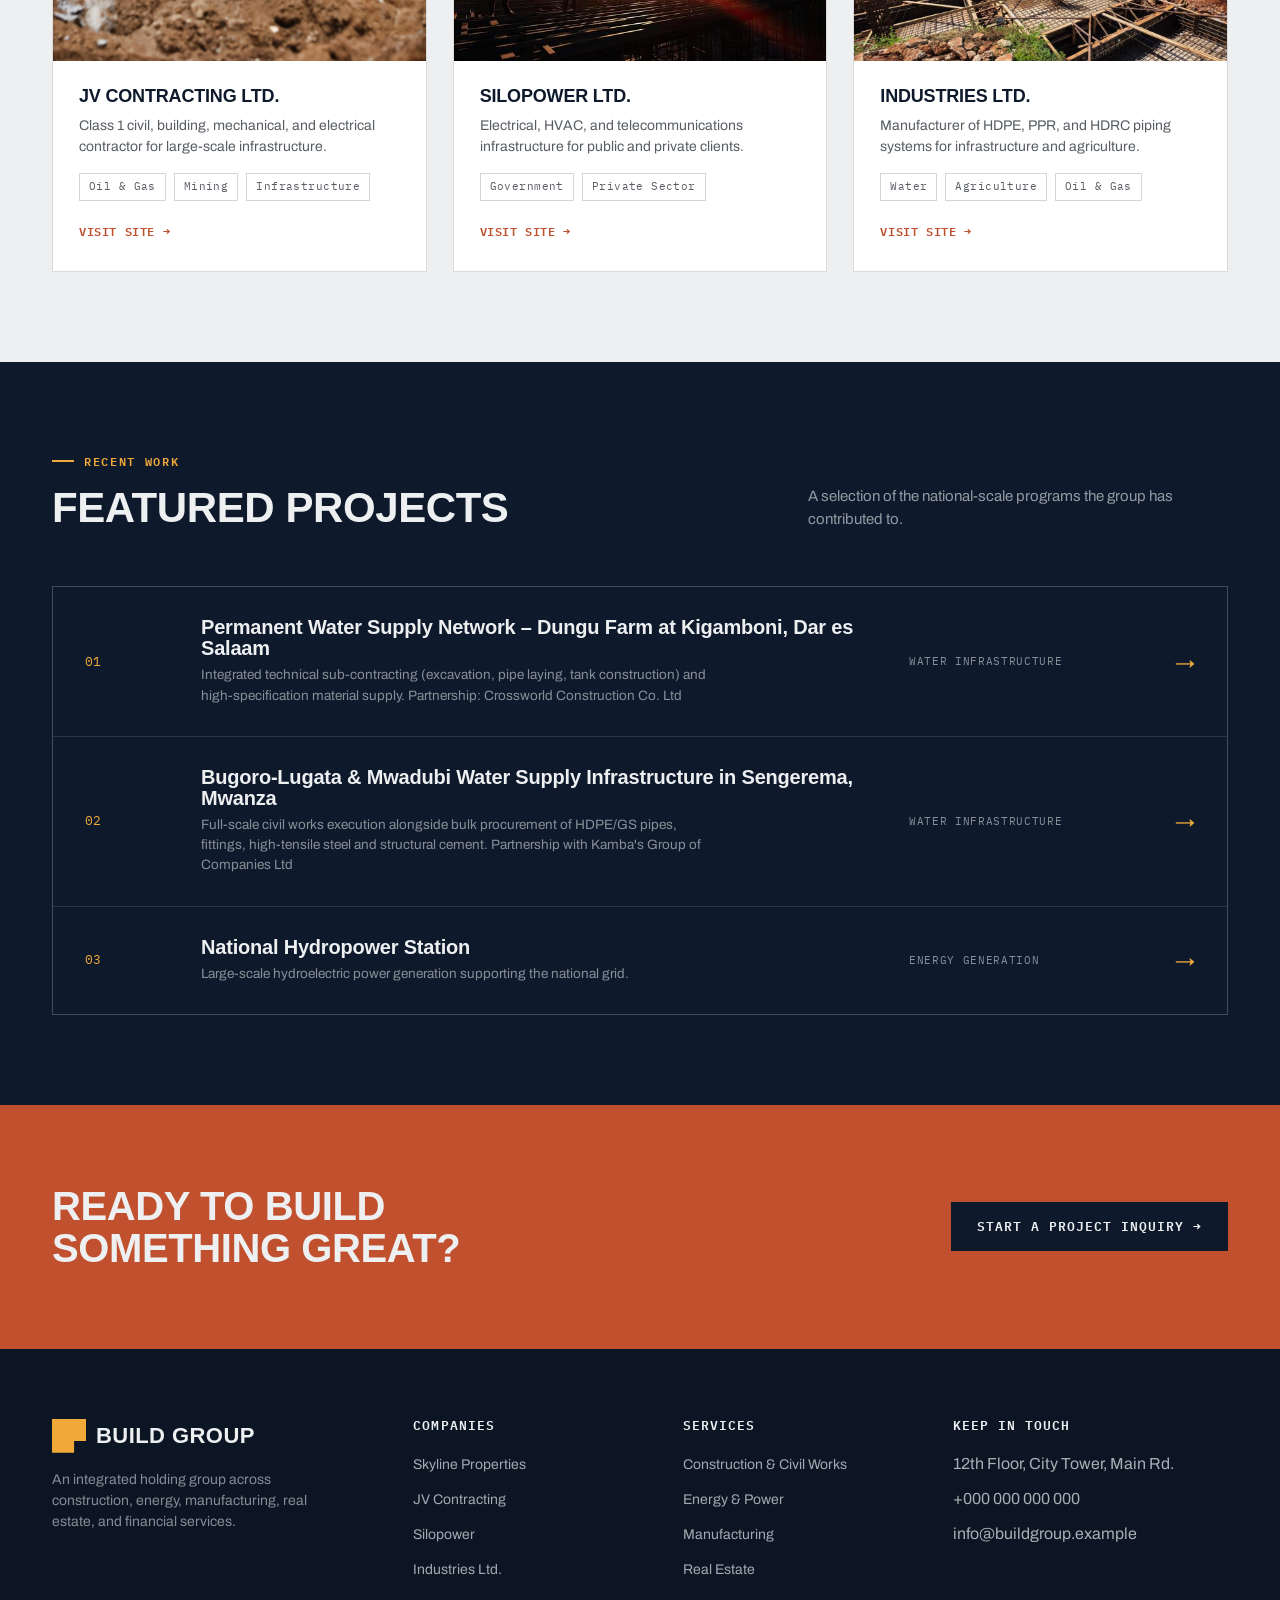
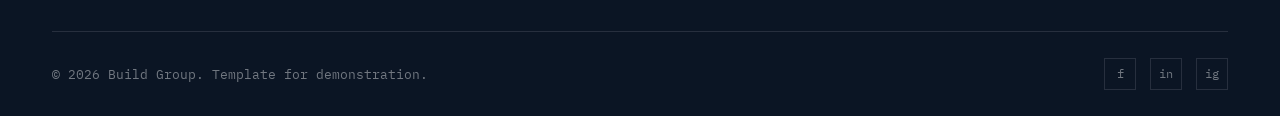
==== commit 575af2c1: "Update index.html" ====
--- a/index.html
+++ b/index.html
@@ -15,6 +15,9 @@
     <a href="#" class="logo">
       <img src="picha/logo.jpeg">
     </a>
+	  <div class="menu-btn">
+    ☰
+</div>
     <ul class="navlinks">
       <li class="dropdown">
         <a href="#about">About Us</a>
--- a/construction.css
+++ b/construction.css
@@ -572,3 +572,30 @@
     .foot-grid{grid-template-columns:1fr 1fr;}
     .hero-index{display:none;}
   }
+.menu-btn{
+    display:none;
+    font-size:30px;
+    cursor:pointer;
+}
+
+@media(max-width:768px){
+
+.menu-btn{
+    display:block;
+    color:white;
+}
+
+.nav-links{
+    display:none;
+    flex-direction:column;
+    position:absolute;
+    top:80px;
+    left:0;
+    width:100%;
+    background:#0b1d33;
+}
+
+.nav-links.active{
+    display:flex;
+}
+
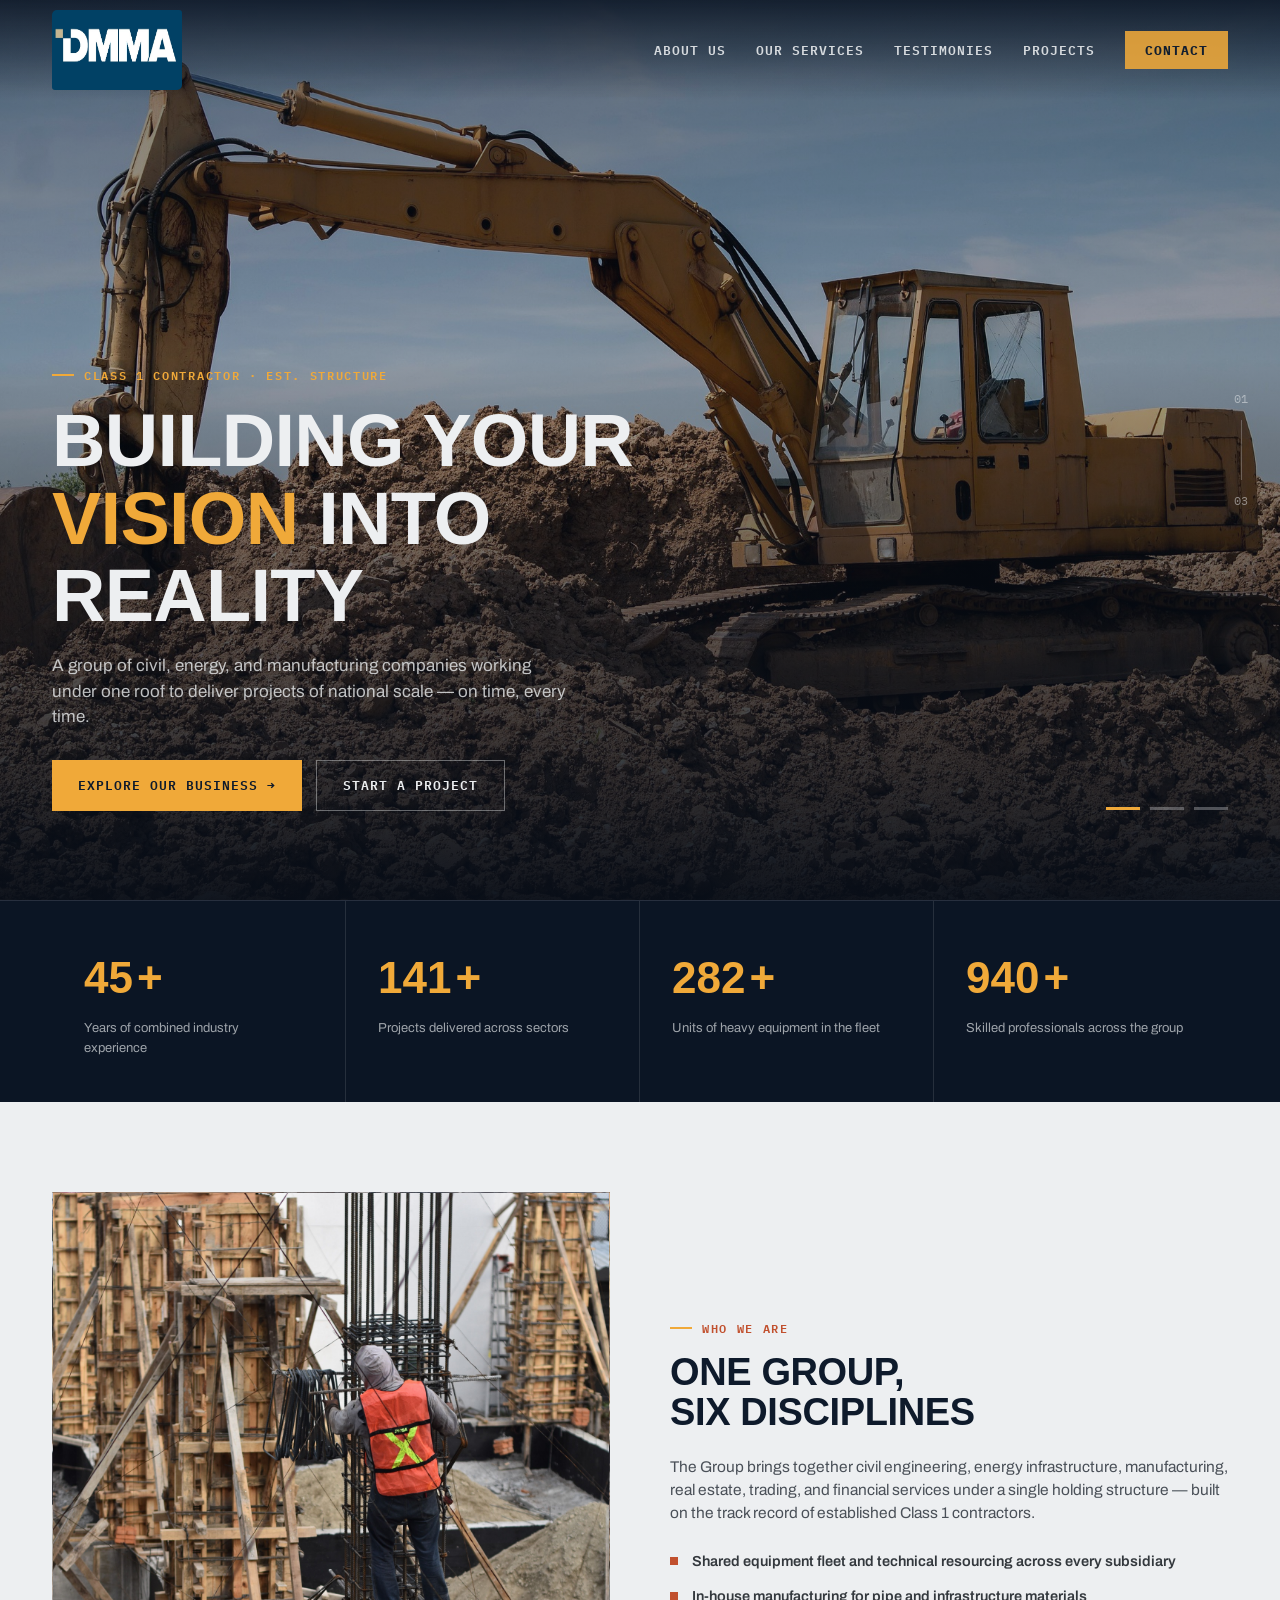
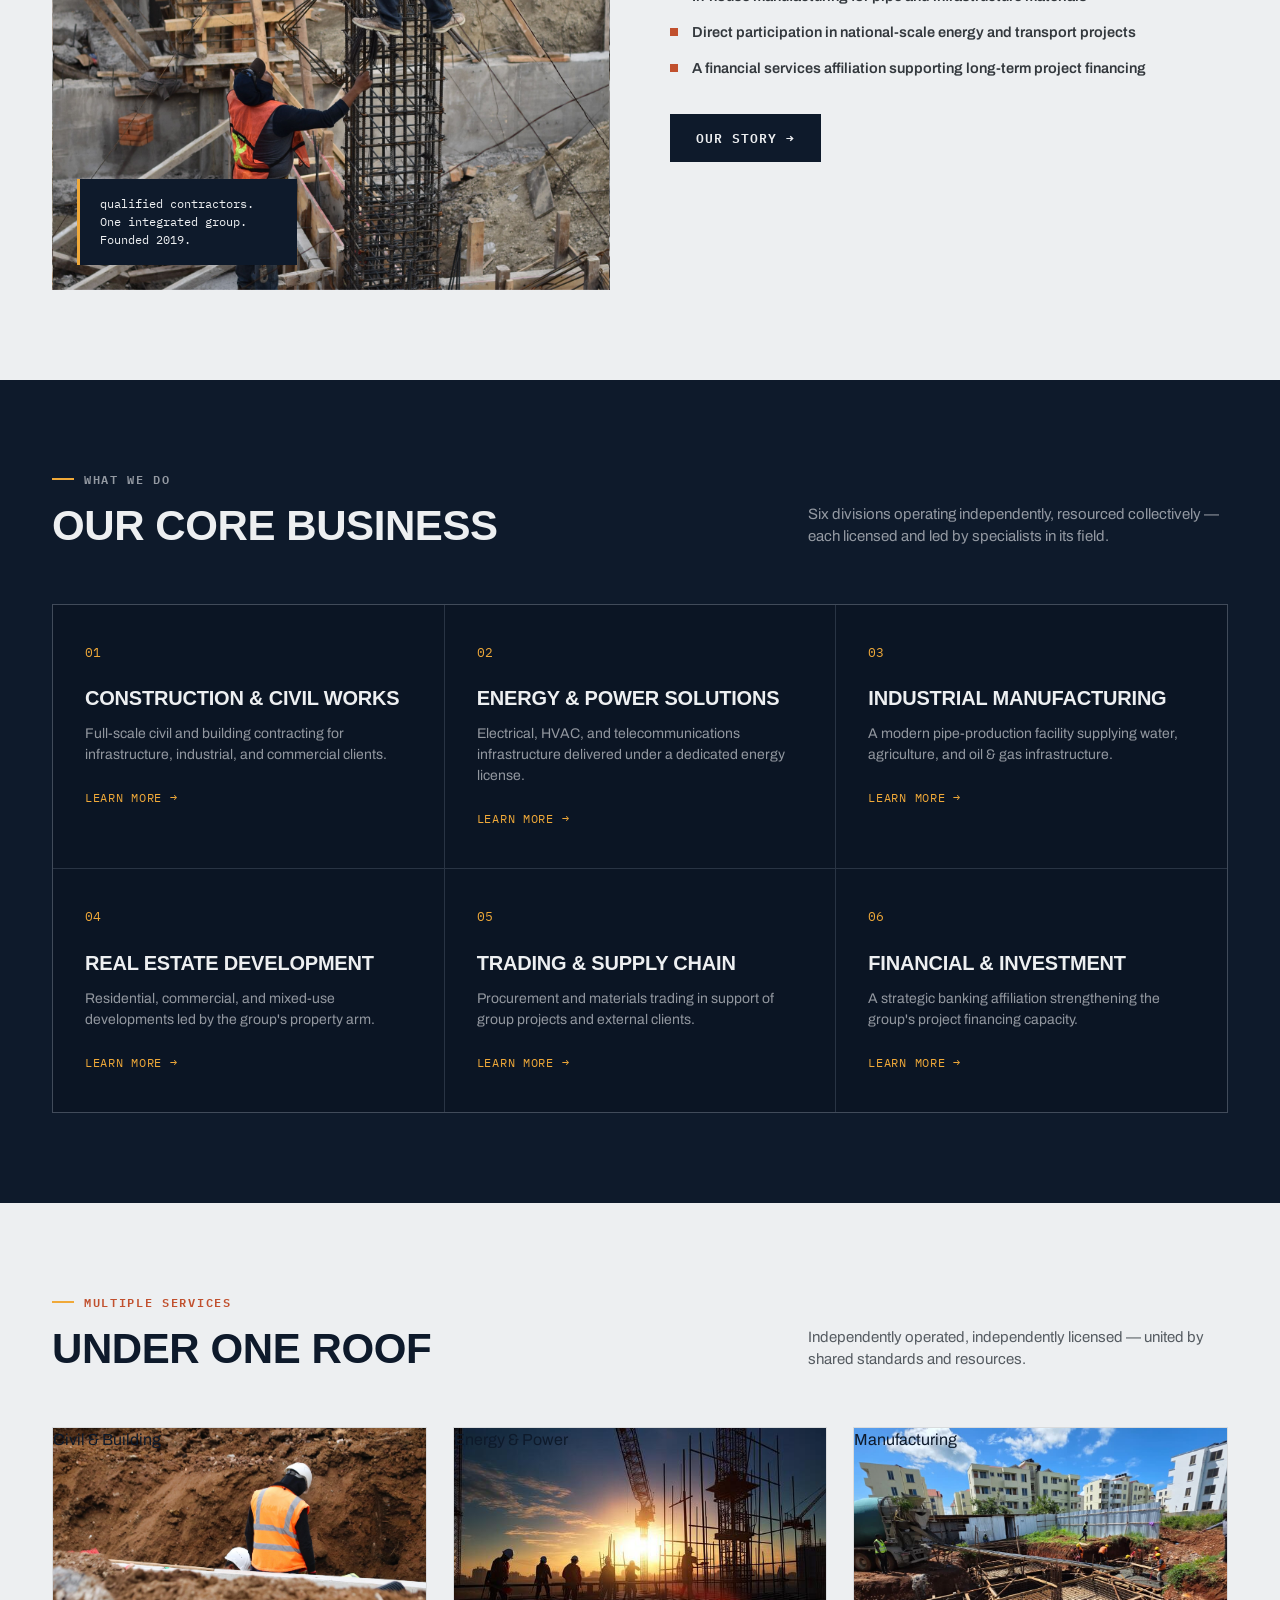
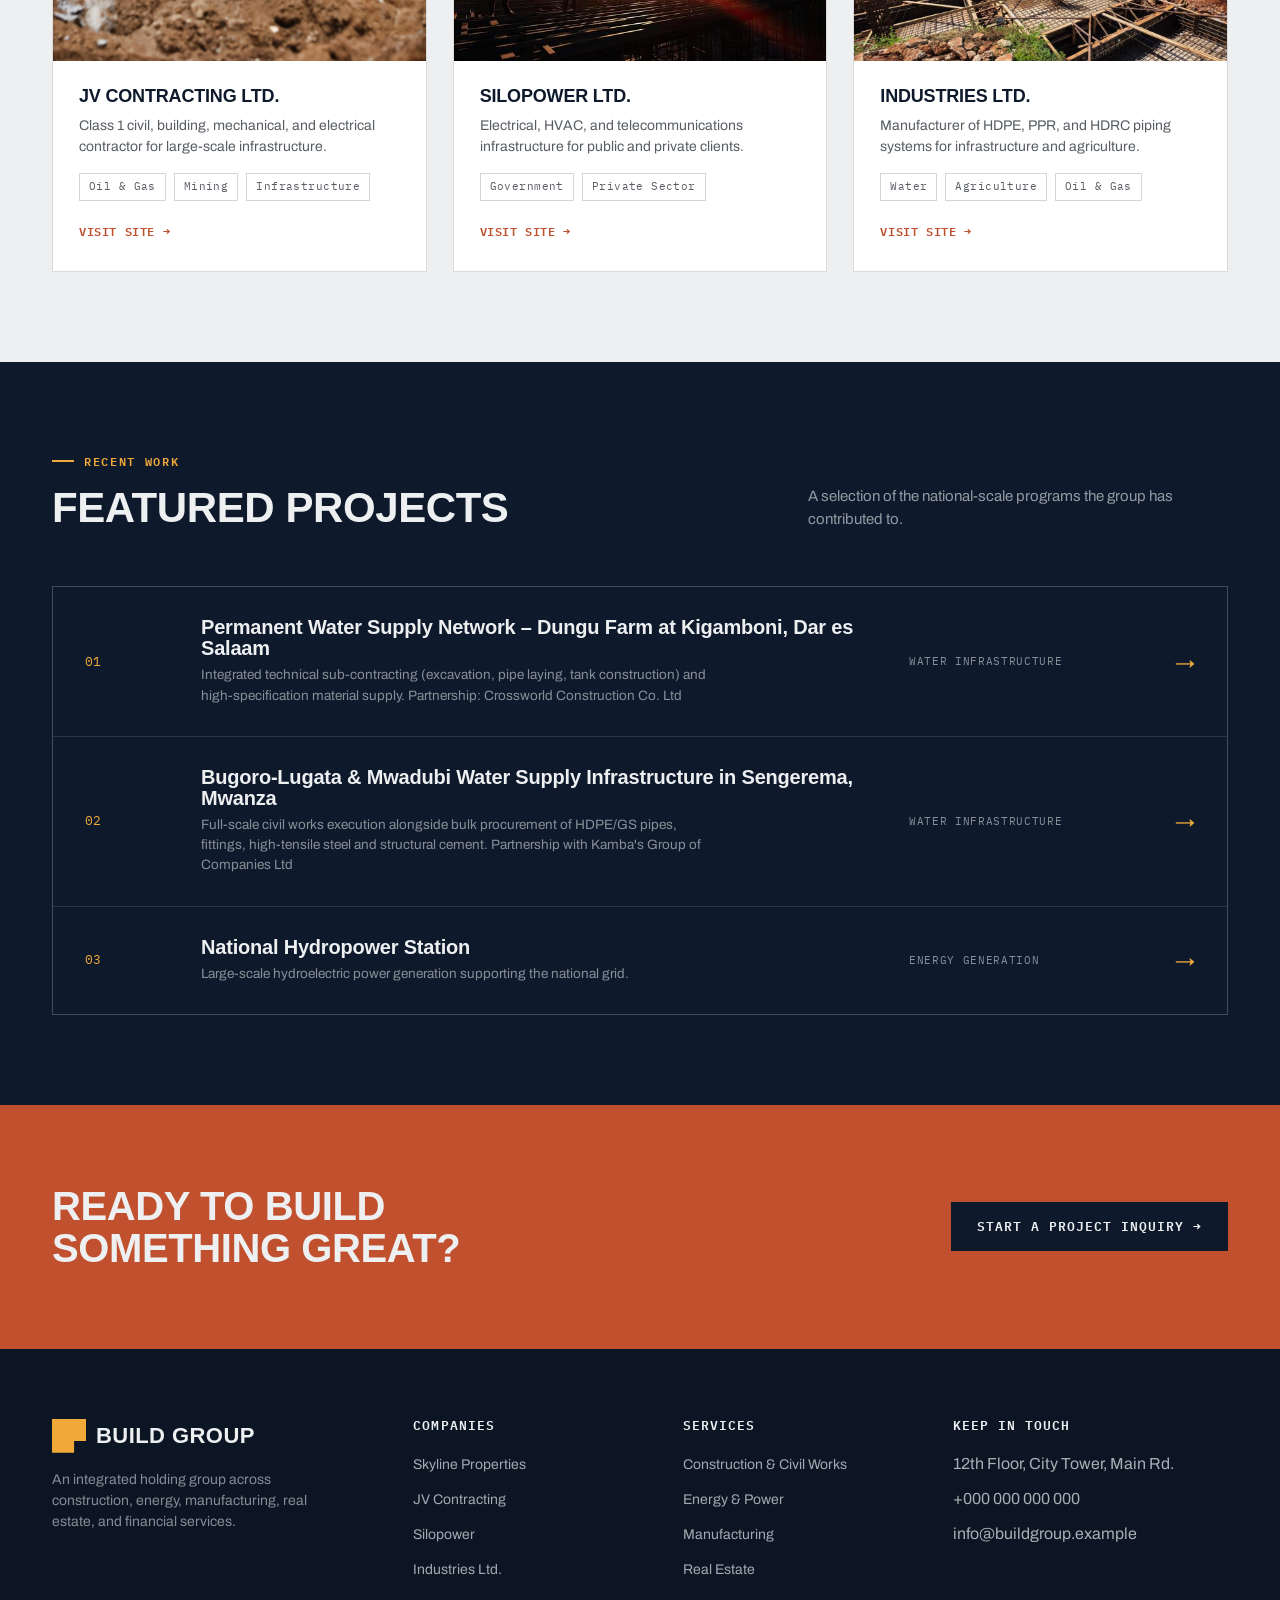
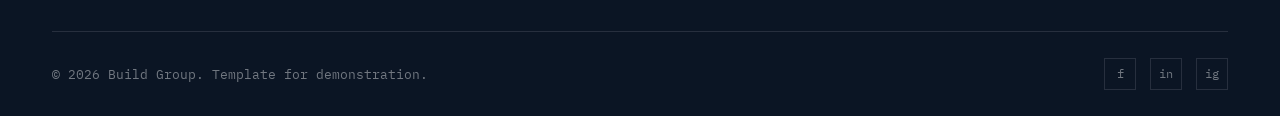
==== commit e77a85b4: "Implement menu button functionality Add event listener to toggle navigation links visibility" ====
--- a/index.html
+++ b/index.html
@@ -373,6 +373,12 @@
     });
   }, {threshold:.4});
   counters.forEach(c => io.observe(c));
+const menuBtn = document.getElementById("menu-btn");
+const navLinks = document.getElementById("navlinks");
+
+menuBtn.addEventListener("click", () => {
+    navLinks.classList.toggle("active");
+});
 </script>
 </body>
 </html>
--- a/construction.css
+++ b/construction.css
@@ -572,30 +572,55 @@
     .foot-grid{grid-template-columns:1fr 1fr;}
     .hero-index{display:none;}
   }
+/* MENU BUTTON */
 .menu-btn{
     display:none;
-    font-size:30px;
+    font-size:35px;
+    color:white;
     cursor:pointer;
 }
 
+/* Desktop Navigation */
+.navlinks{
+    display:flex;
+    align-items:center;
+    list-style:none;
+    gap:30px;
+}
+
+/* Mobile */
 @media(max-width:768px){
 
 .menu-btn{
     display:block;
-    color:white;
-}
-
-.nav-links{
+}
+
+.navlinks{
     display:none;
     flex-direction:column;
     position:absolute;
-    top:80px;
+    top:90px;
     left:0;
     width:100%;
-    background:#0b1d33;
-}
-
-.nav-links.active{
+    background:#0d1f36;
+    padding:20px 0;
+    text-align:center;
+}
+
+.navlinks.active{
     display:flex;
 }
 
+.navlinks li{
+    margin:15px 0;
+}
+
+.dropdown .submenu{
+    position:static;
+    display:block;
+    background:none;
+    box-shadow:none;
+}
+
+}
+
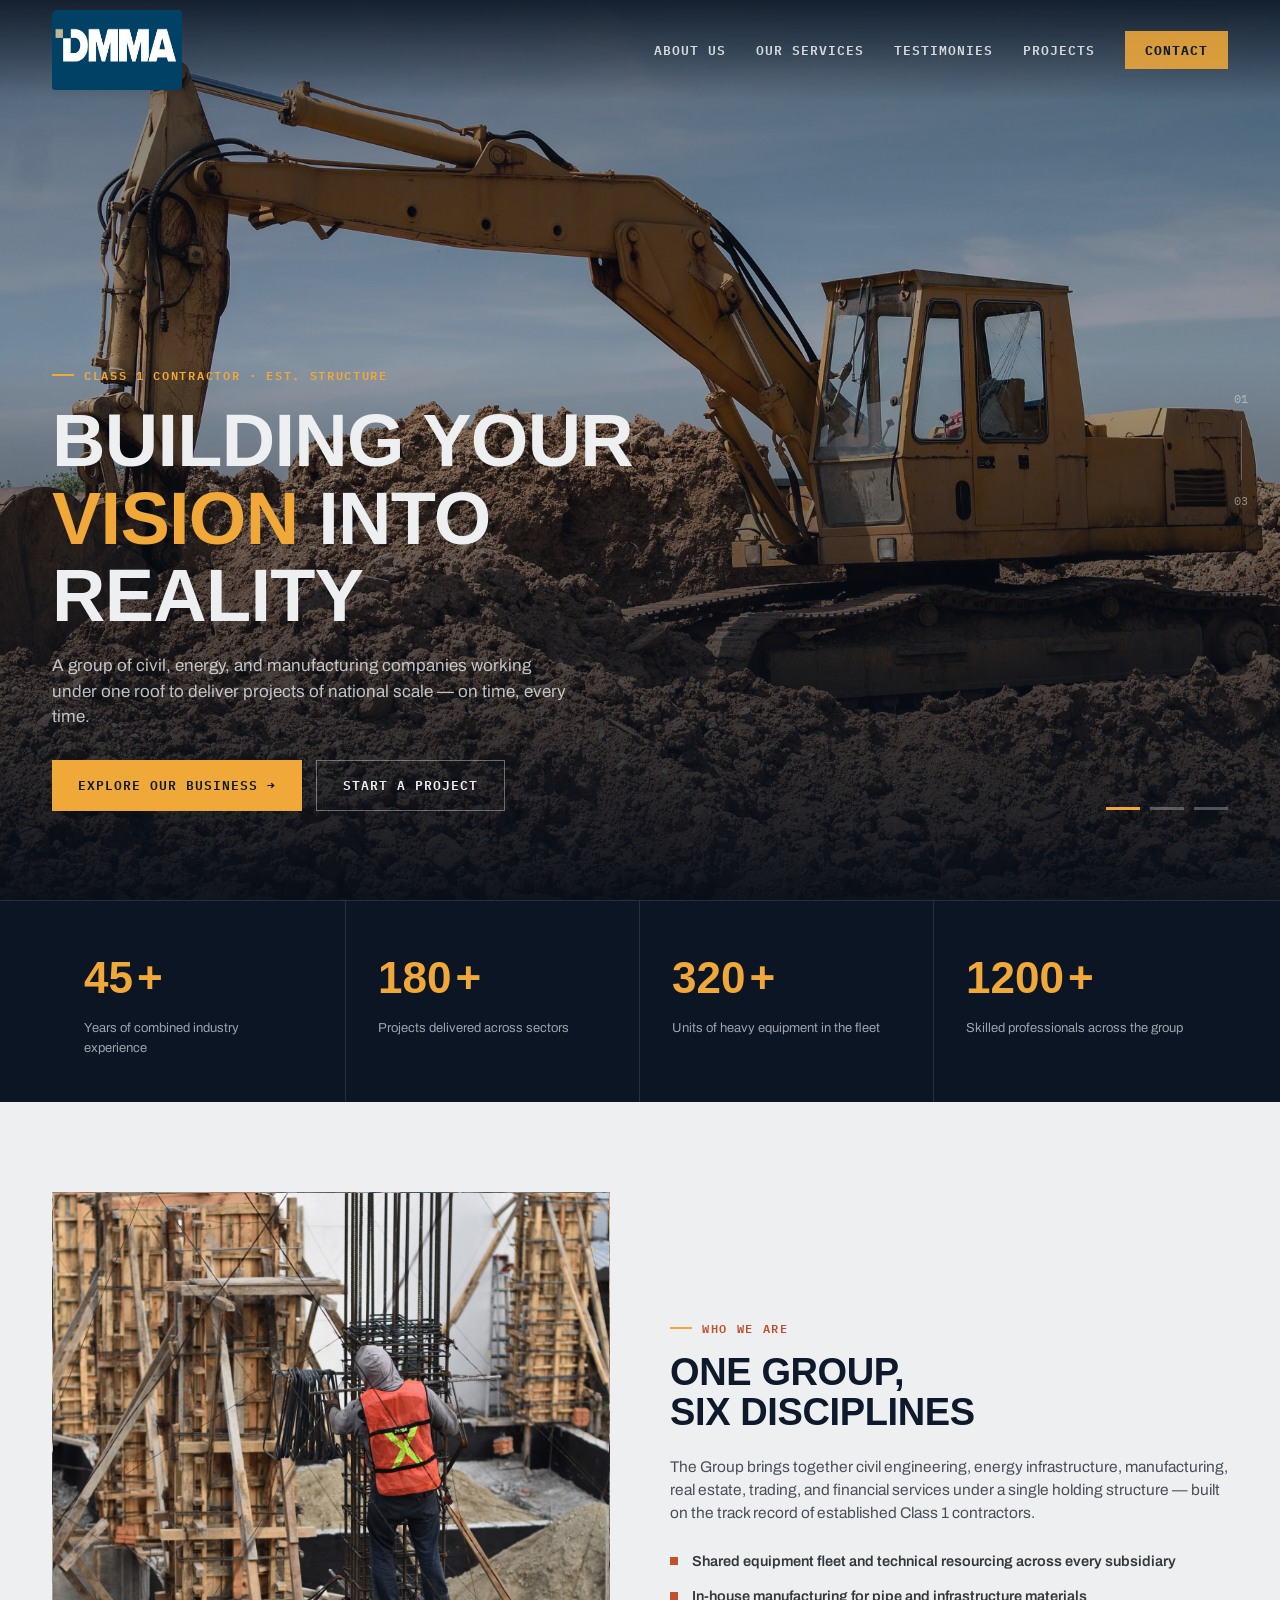
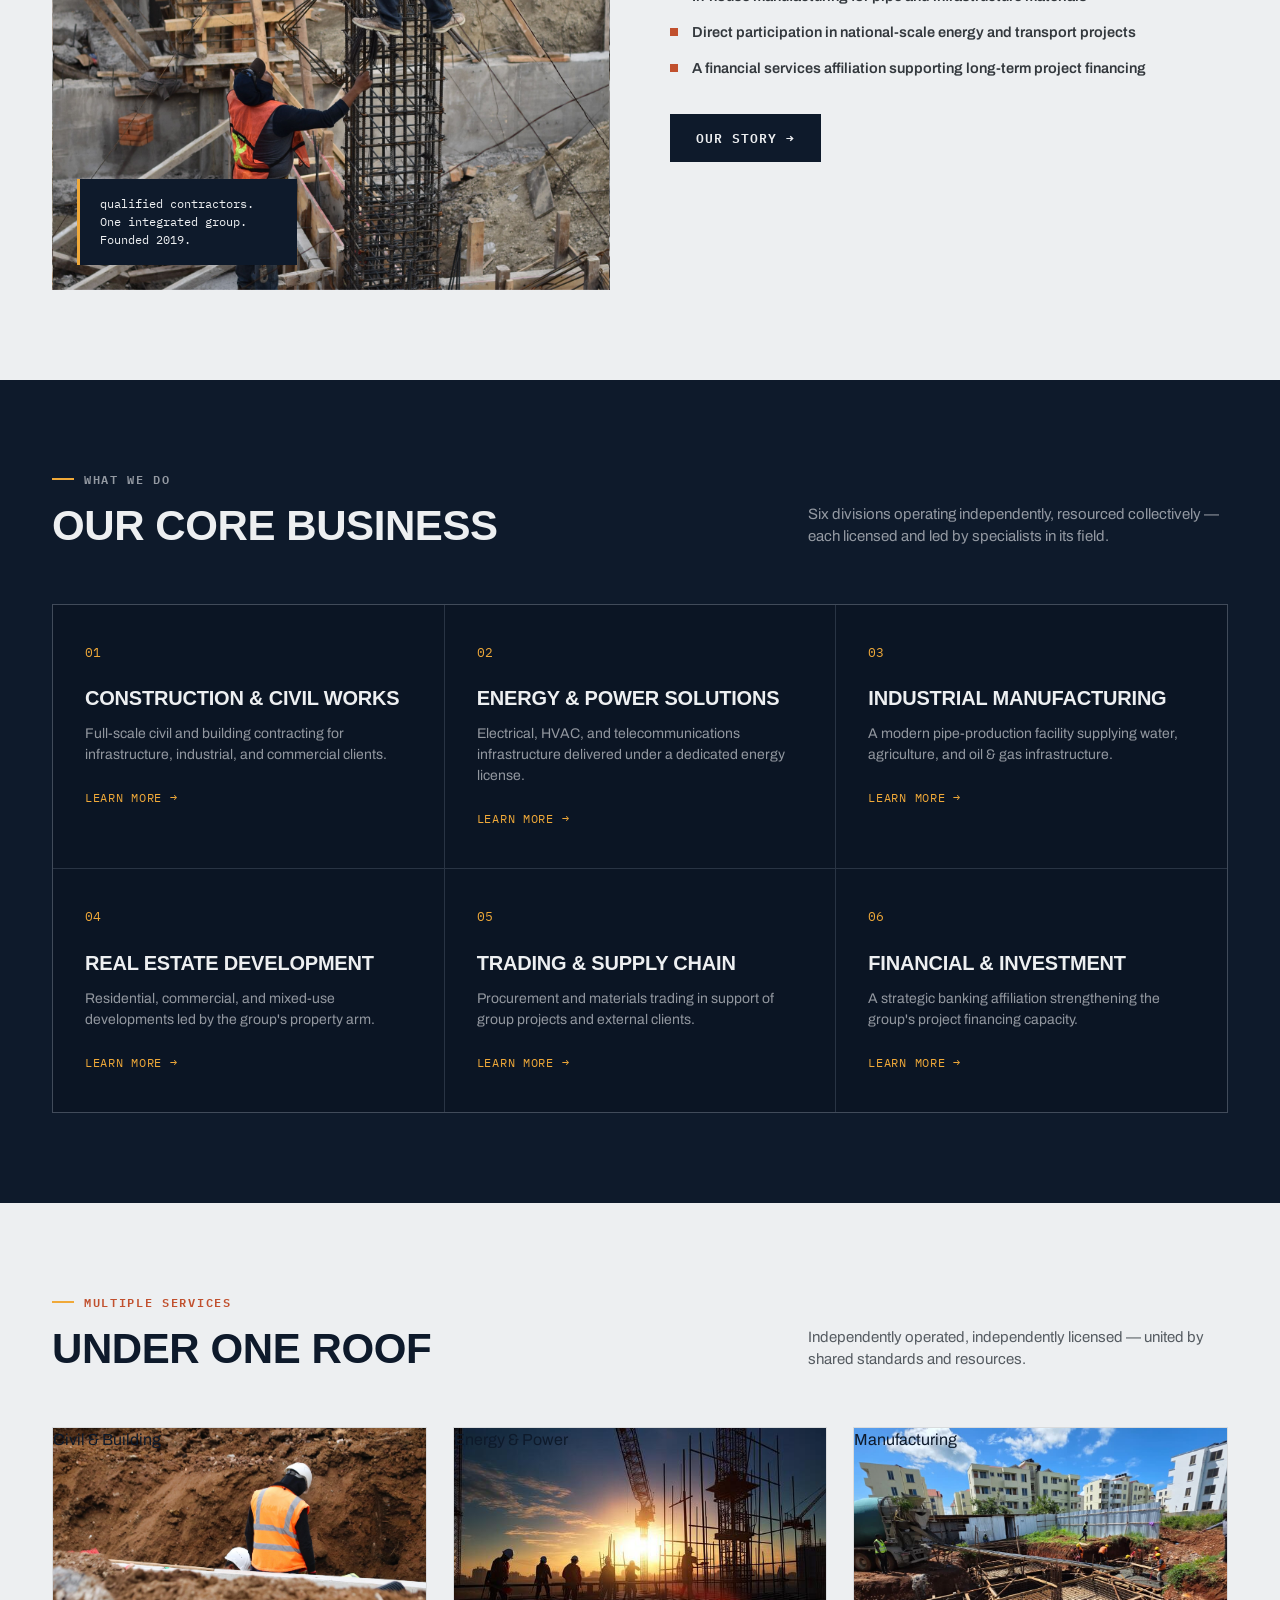
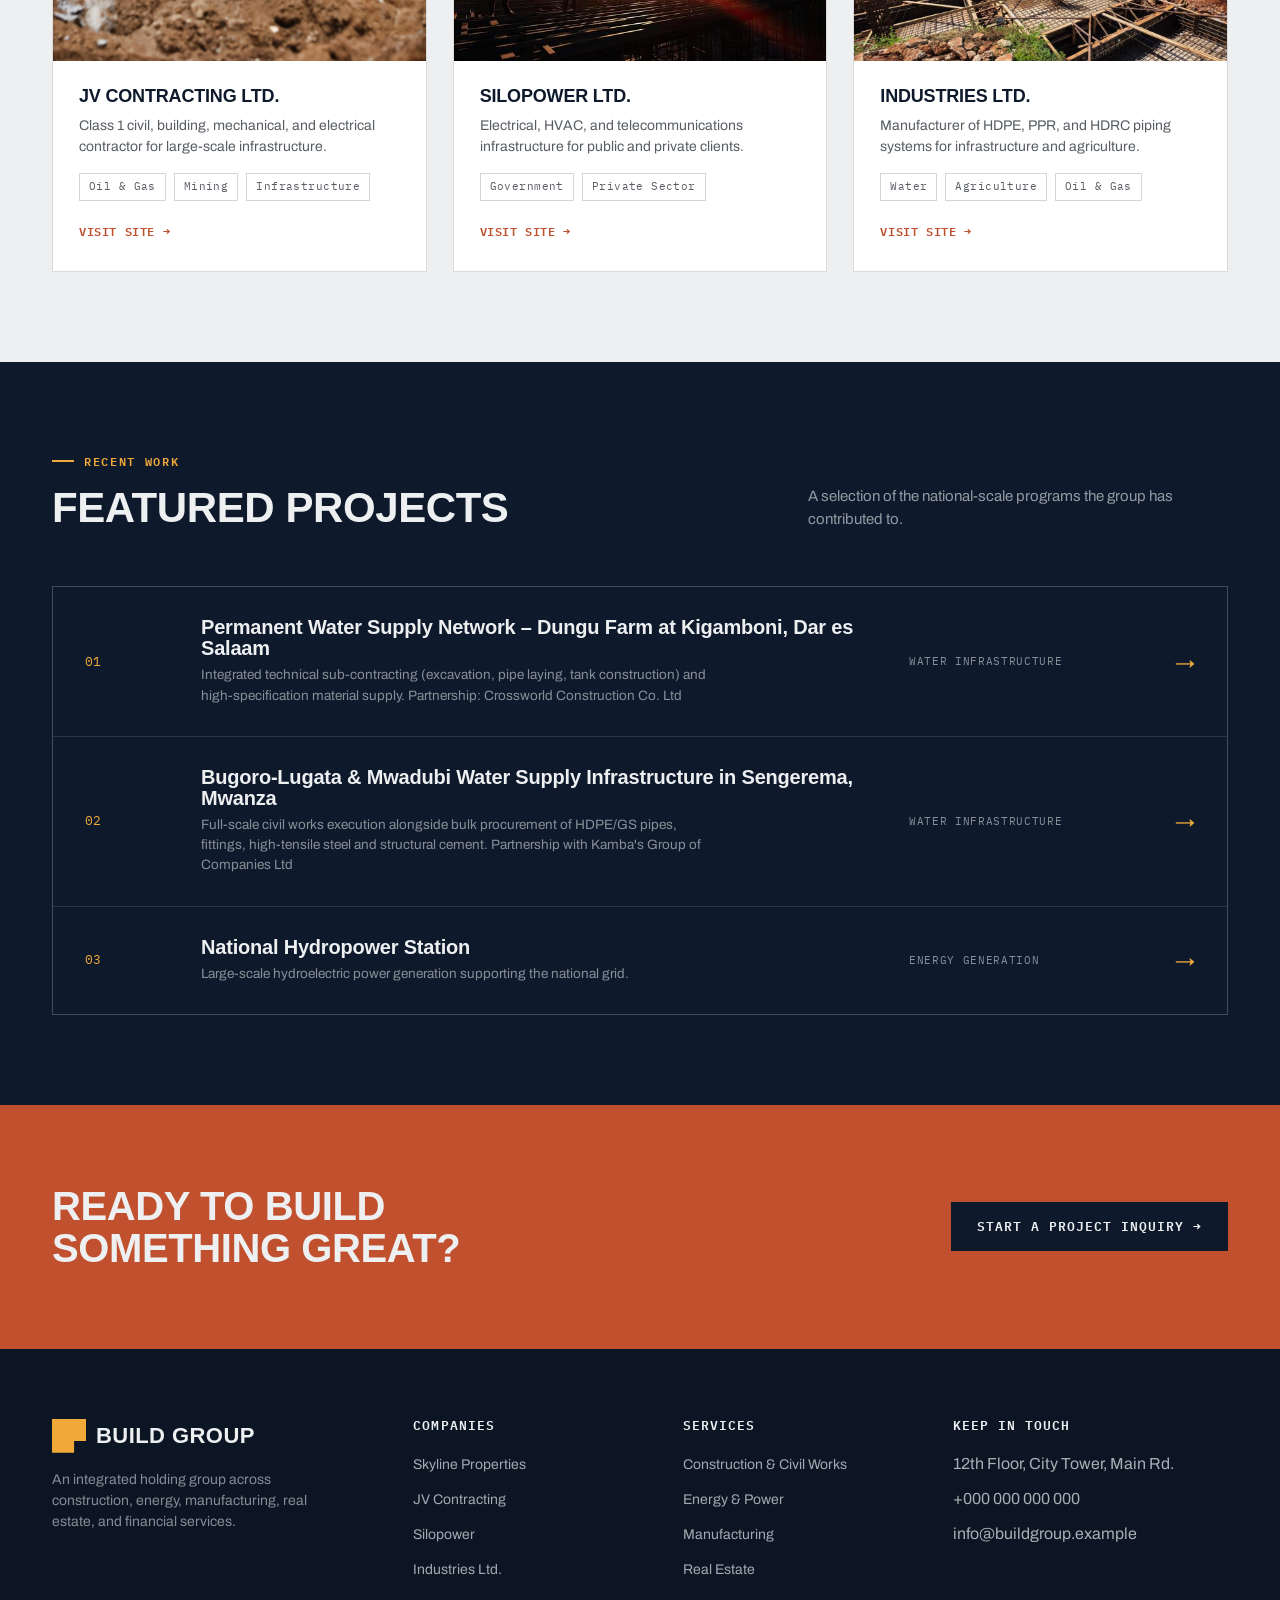
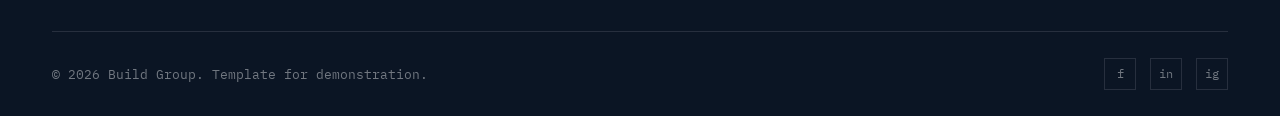
==== commit b2baece2: "Update index.html" ====
--- a/index.html
+++ b/index.html
@@ -15,10 +15,10 @@
     <a href="#" class="logo">
       <img src="picha/logo.jpeg">
     </a>
-	  <div class="menu-btn">
+	  <div class="menu-btn" id="menu-btn">
     ☰
 </div>
-    <ul class="navlinks">
+    <ul class="navlinks" id="navlinks">
       <li class="dropdown">
         <a href="#about">About Us</a>
         <ul class="submenu">
@@ -379,6 +379,19 @@
 menuBtn.addEventListener("click", () => {
     navLinks.classList.toggle("active");
 });
+	const dropdown = document.querySelector(".dropdown");
+
+dropdown.addEventListener("click", function(e){
+
+    if(window.innerWidth <= 768){
+
+        e.preventDefault();
+
+        this.classList.toggle("active");
+
+    }
+
+});
 </script>
 </body>
 </html>
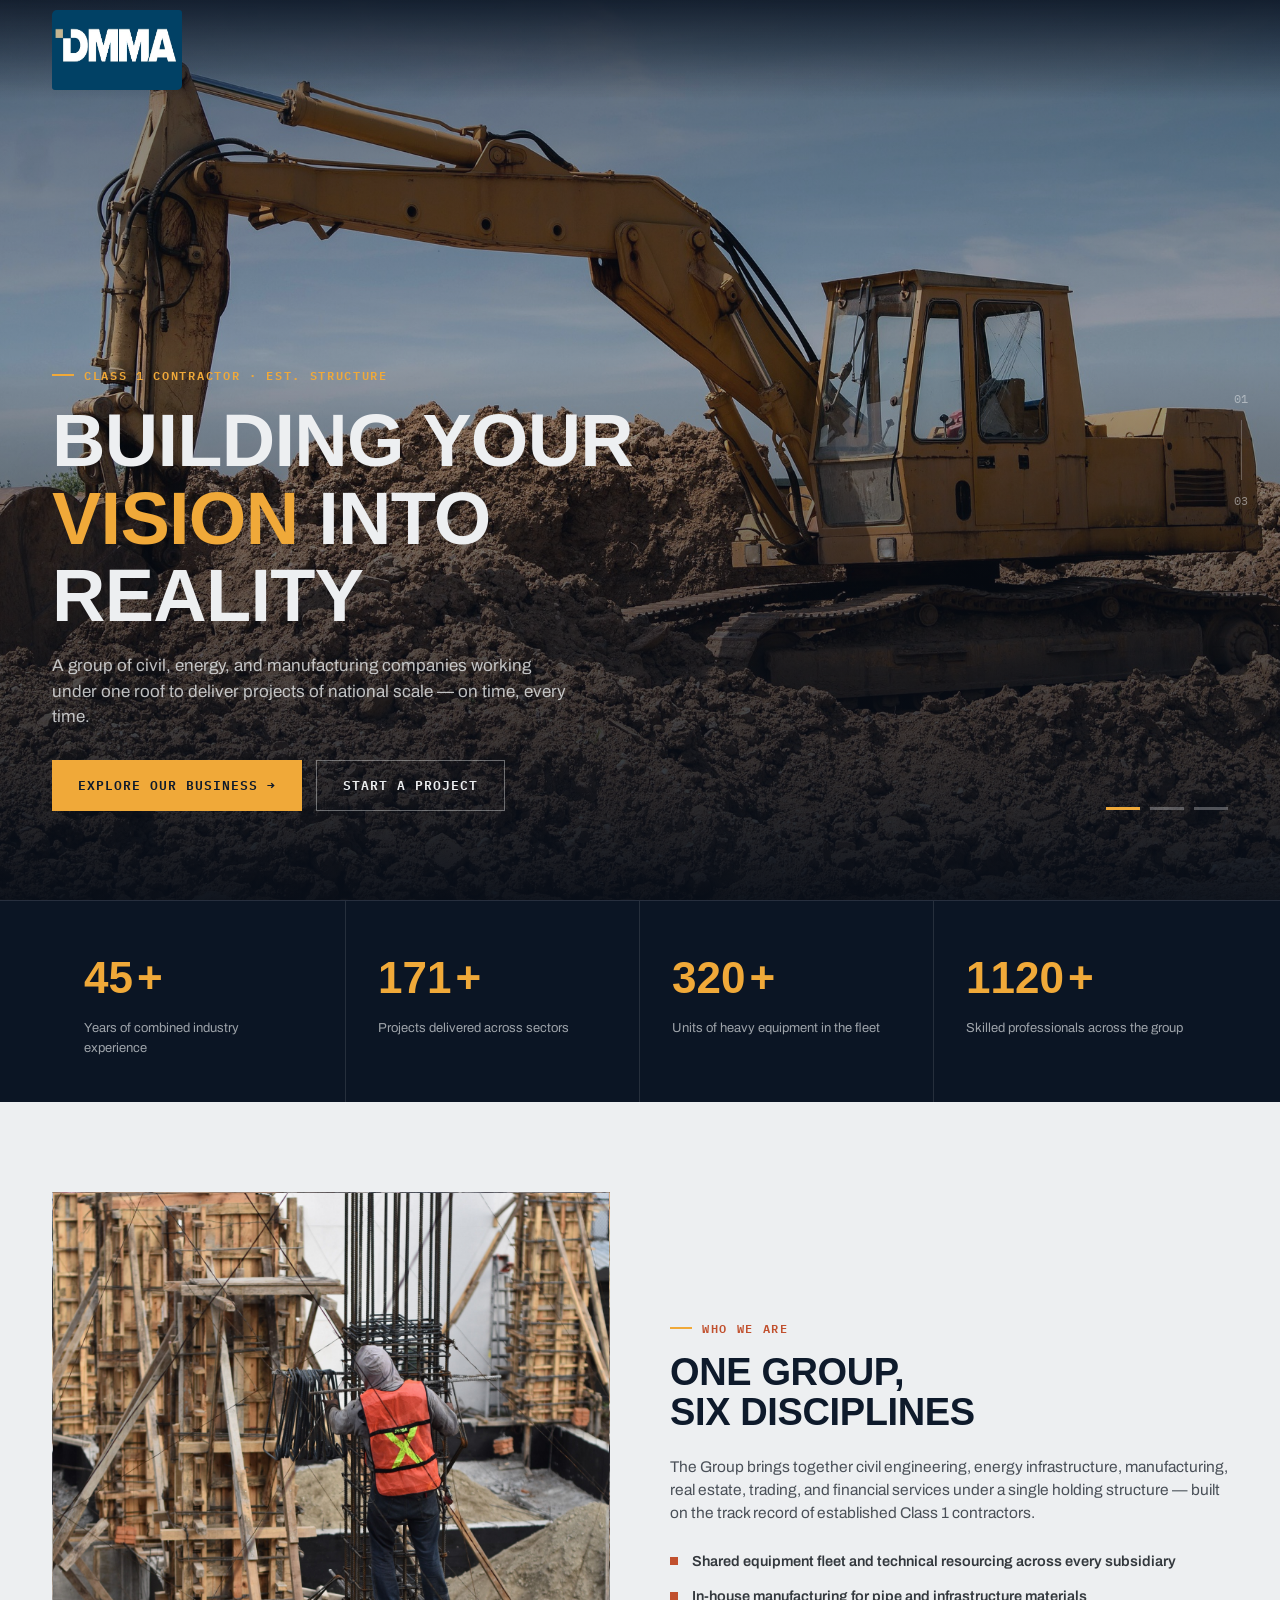
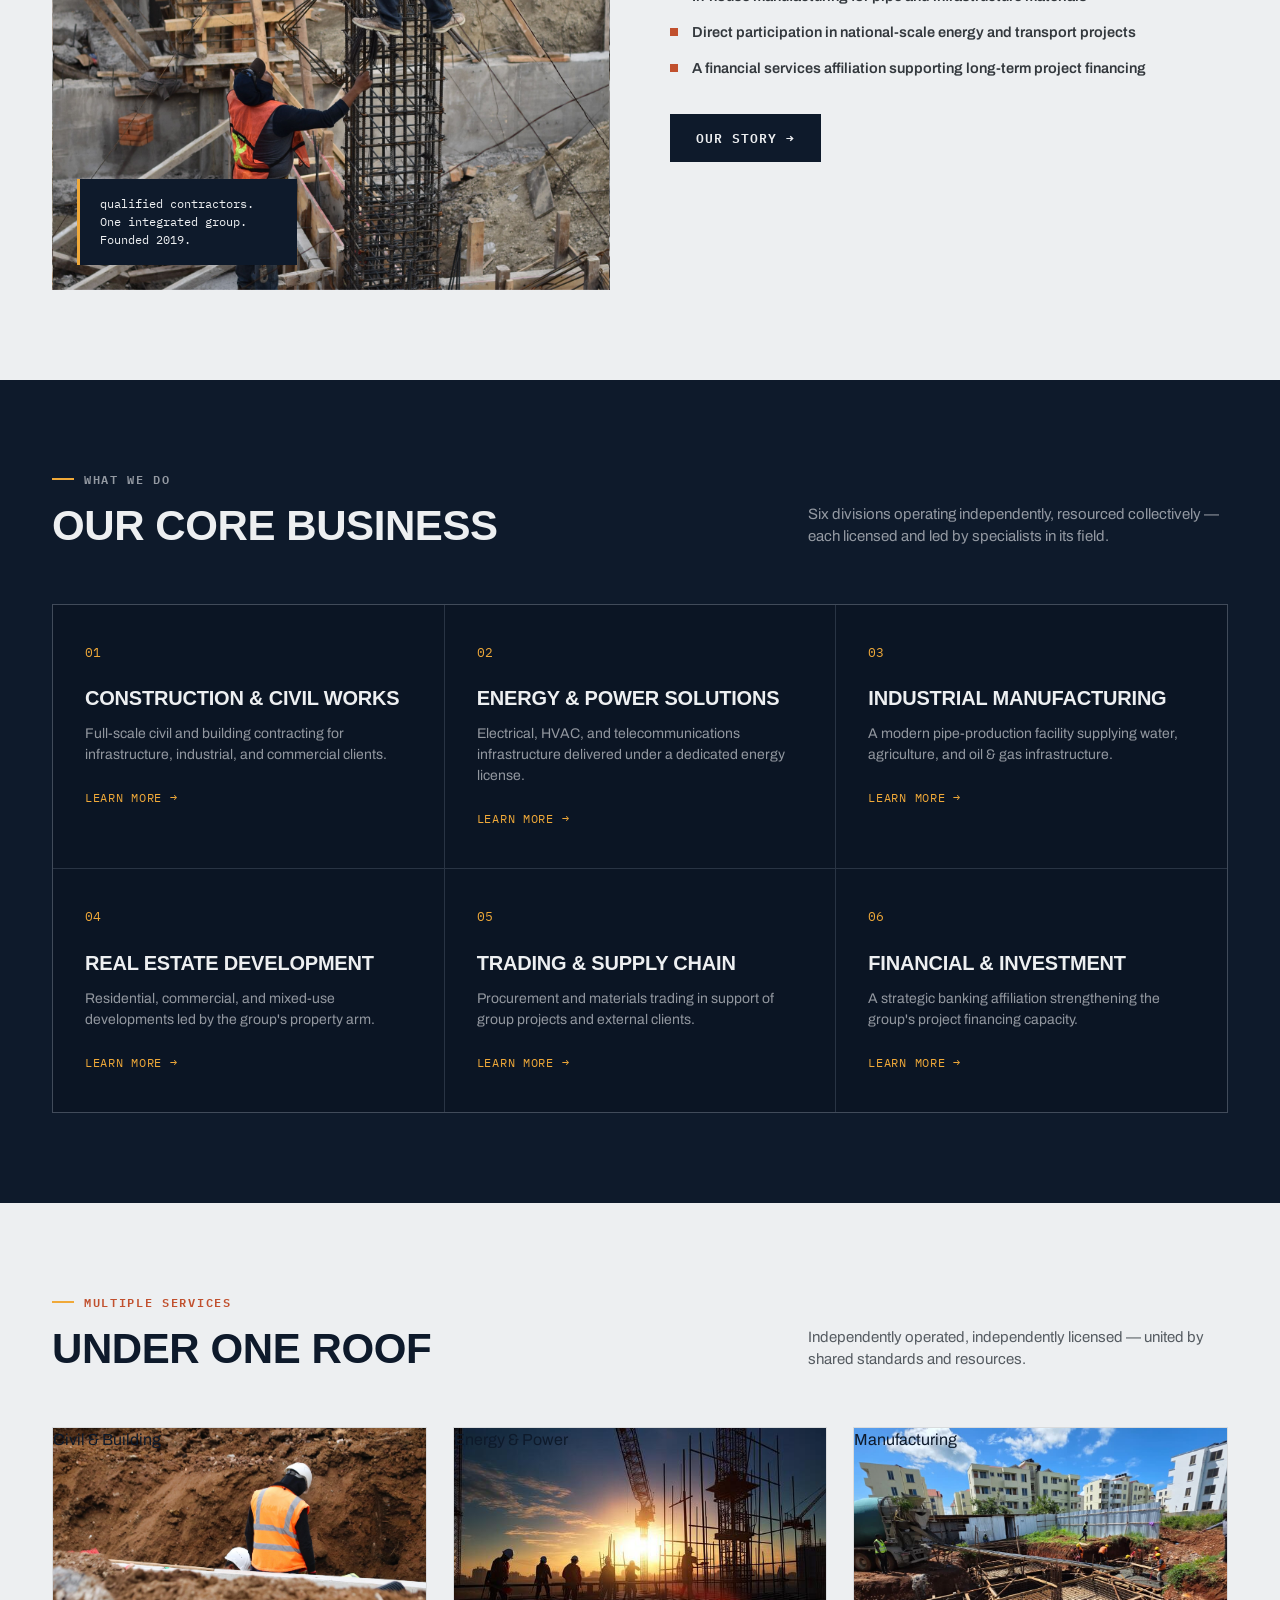
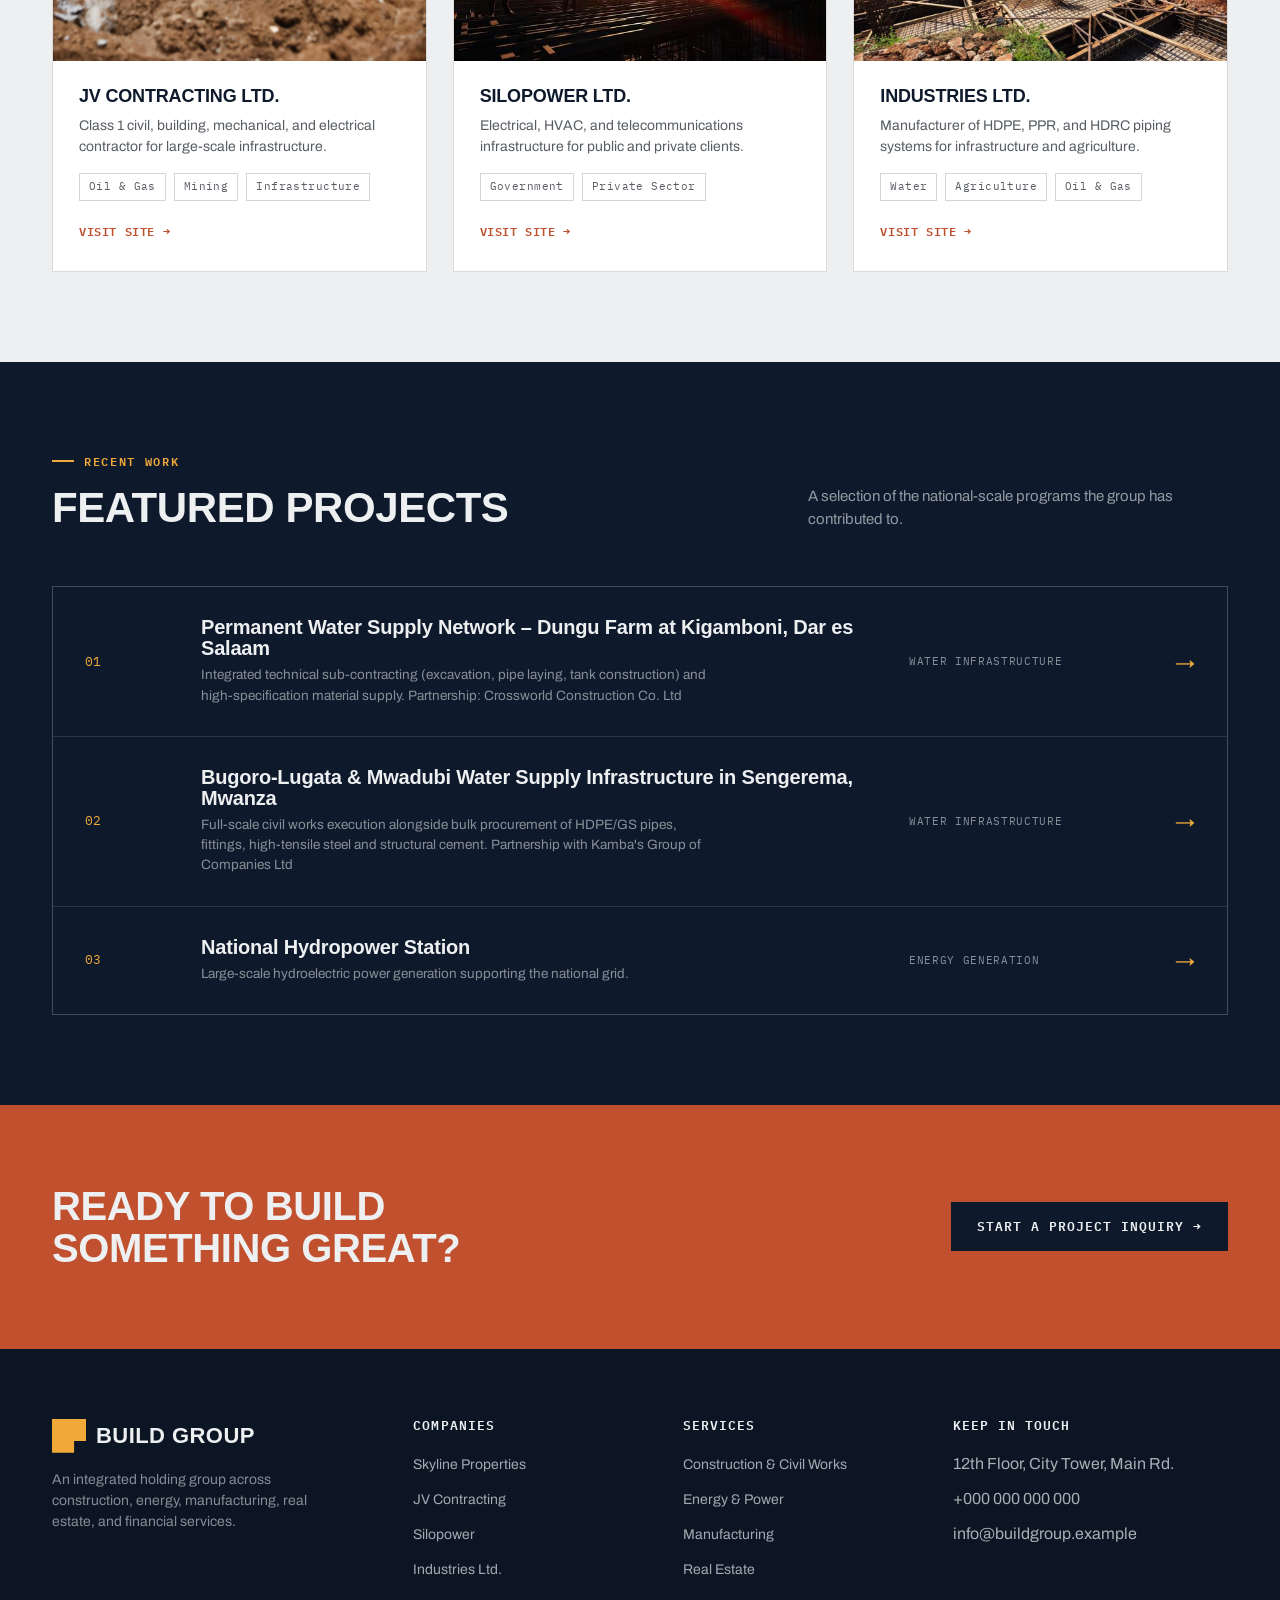
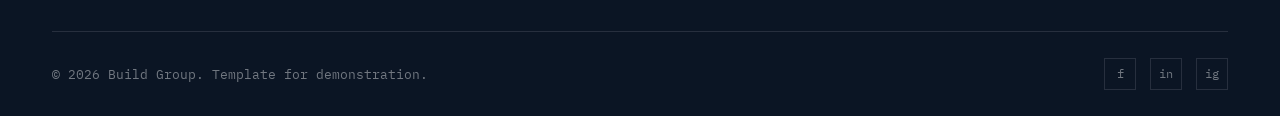
==== commit c5377313: "Update index.html" ====
--- a/index.html
+++ b/index.html
@@ -18,7 +18,7 @@
 	  <div class="menu-btn" id="menu-btn">
     ☰
 </div>
-    <ul class="navlinks" id="navlinks">
+    <ul class="navlinks">
       <li class="dropdown">
         <a href="#about">About Us</a>
         <ul class="submenu">
--- a/construction.css
+++ b/construction.css
@@ -587,14 +587,6 @@
     list-style:none;
     gap:30px;
 }
-
-/* Mobile */
-@media(max-width:768px){
-
-.menu-btn{
-    display:block;
-}
-
 .navlinks{
     display:none;
     flex-direction:column;
@@ -614,13 +606,15 @@
 .navlinks li{
     margin:15px 0;
 }
-
 .dropdown .submenu{
+    display:none;
     position:static;
+    background:#0d1f36;
+    box-shadow:none;
+    padding:10px 0;
+}
+
+.dropdown.active .submenu{
     display:block;
-    background:none;
-    box-shadow:none;
-}
-
-}
-
+}
+
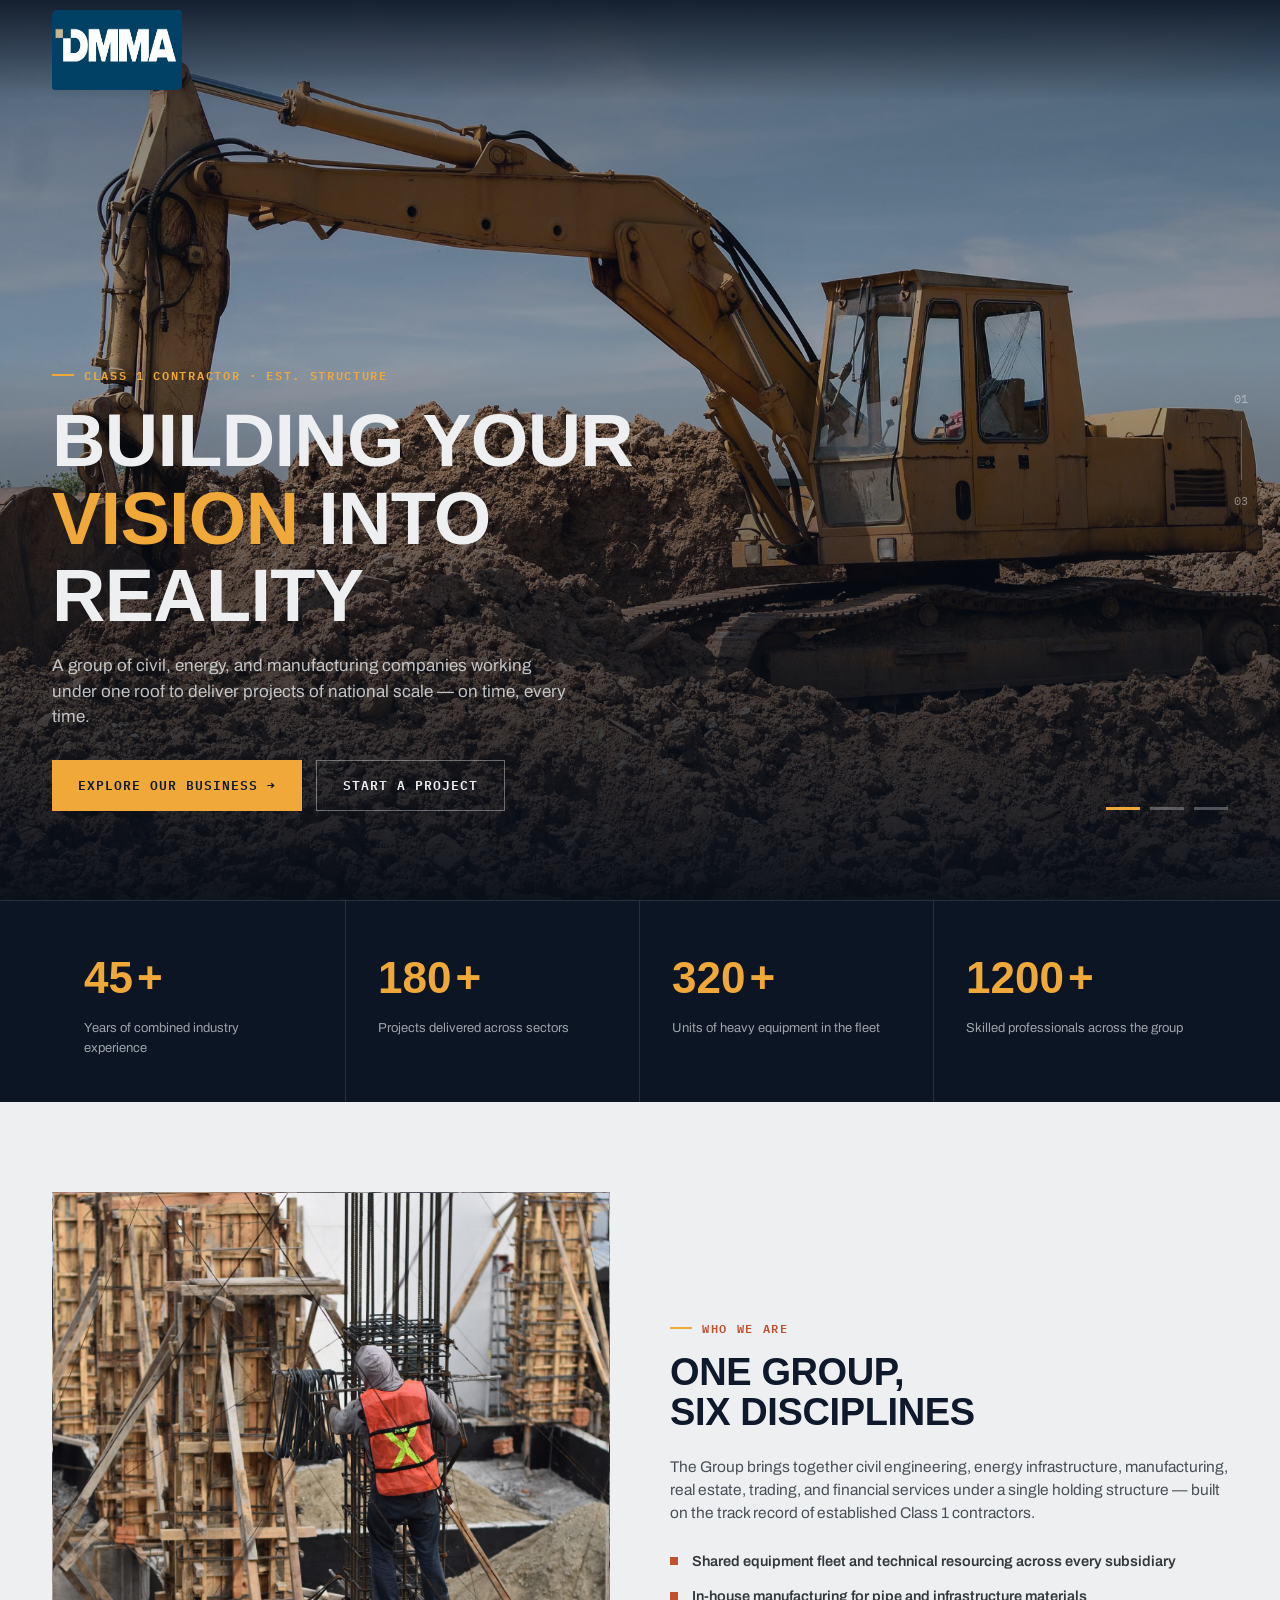
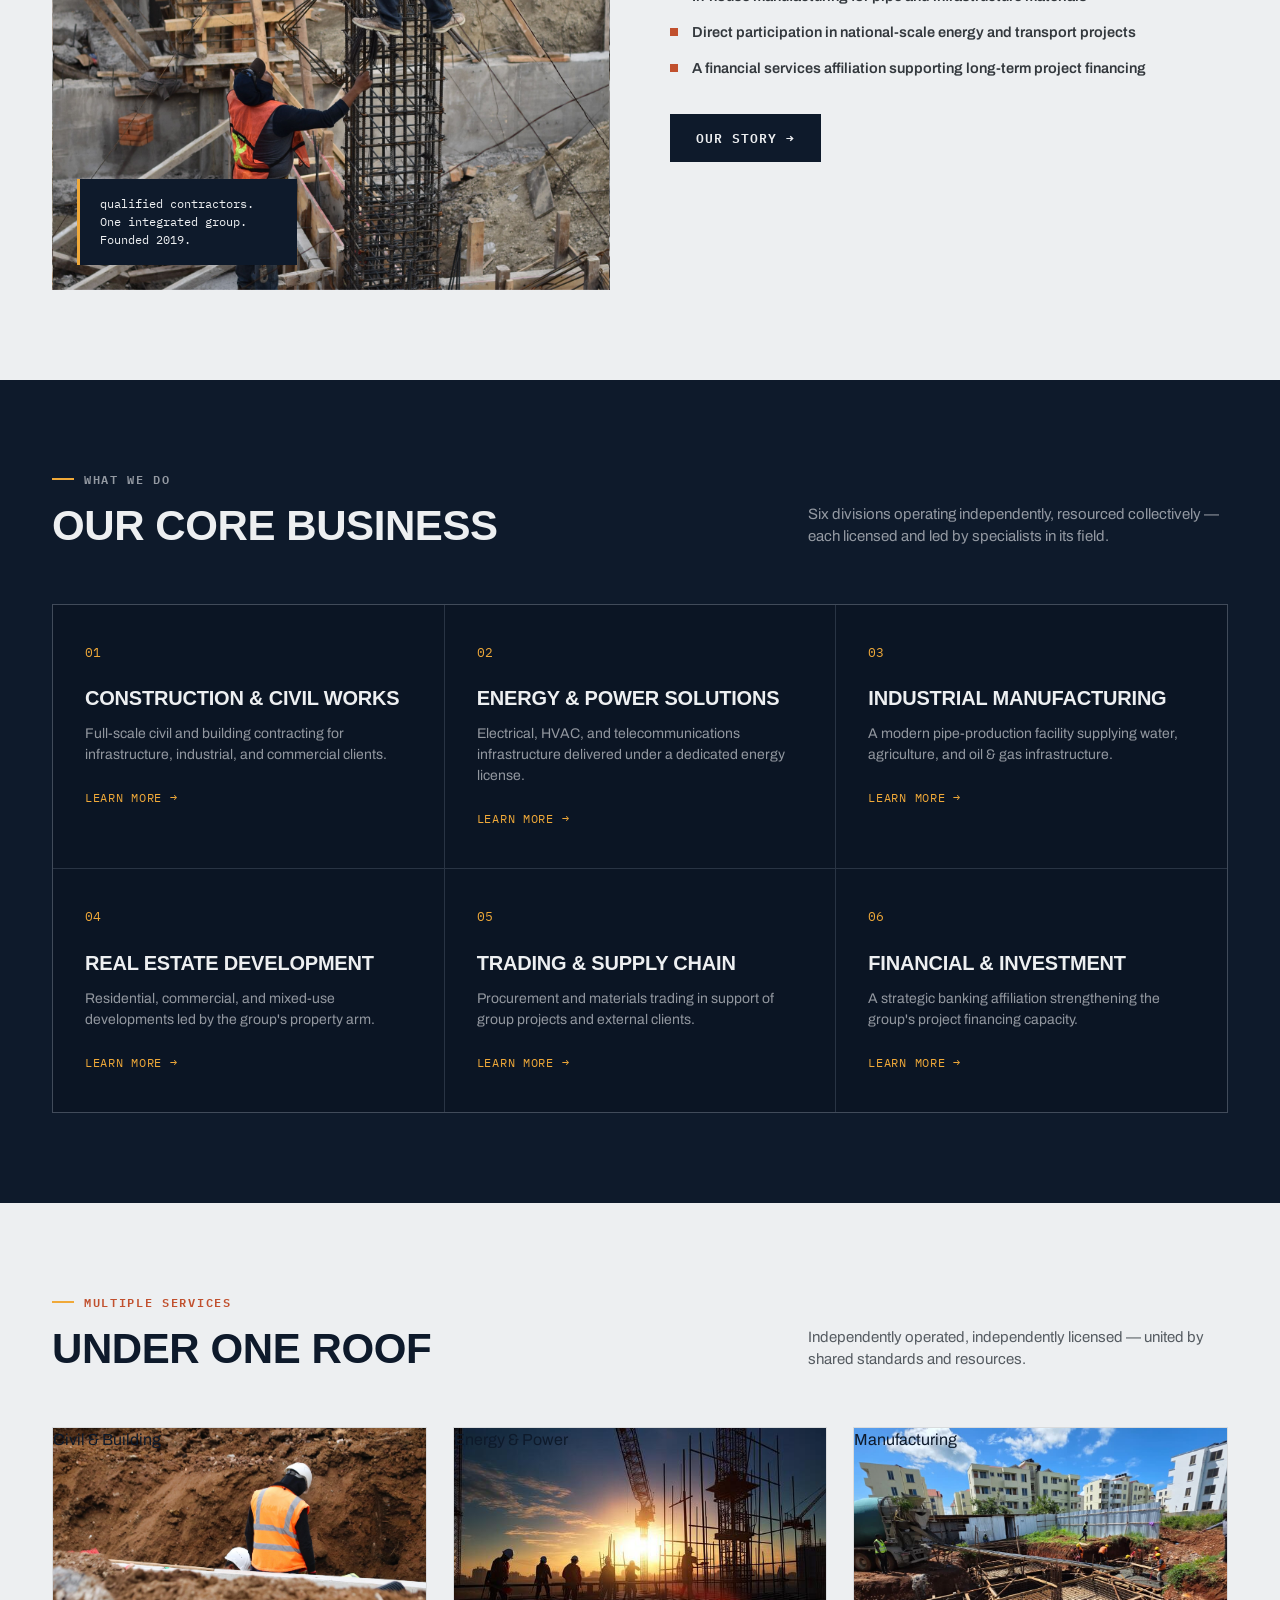
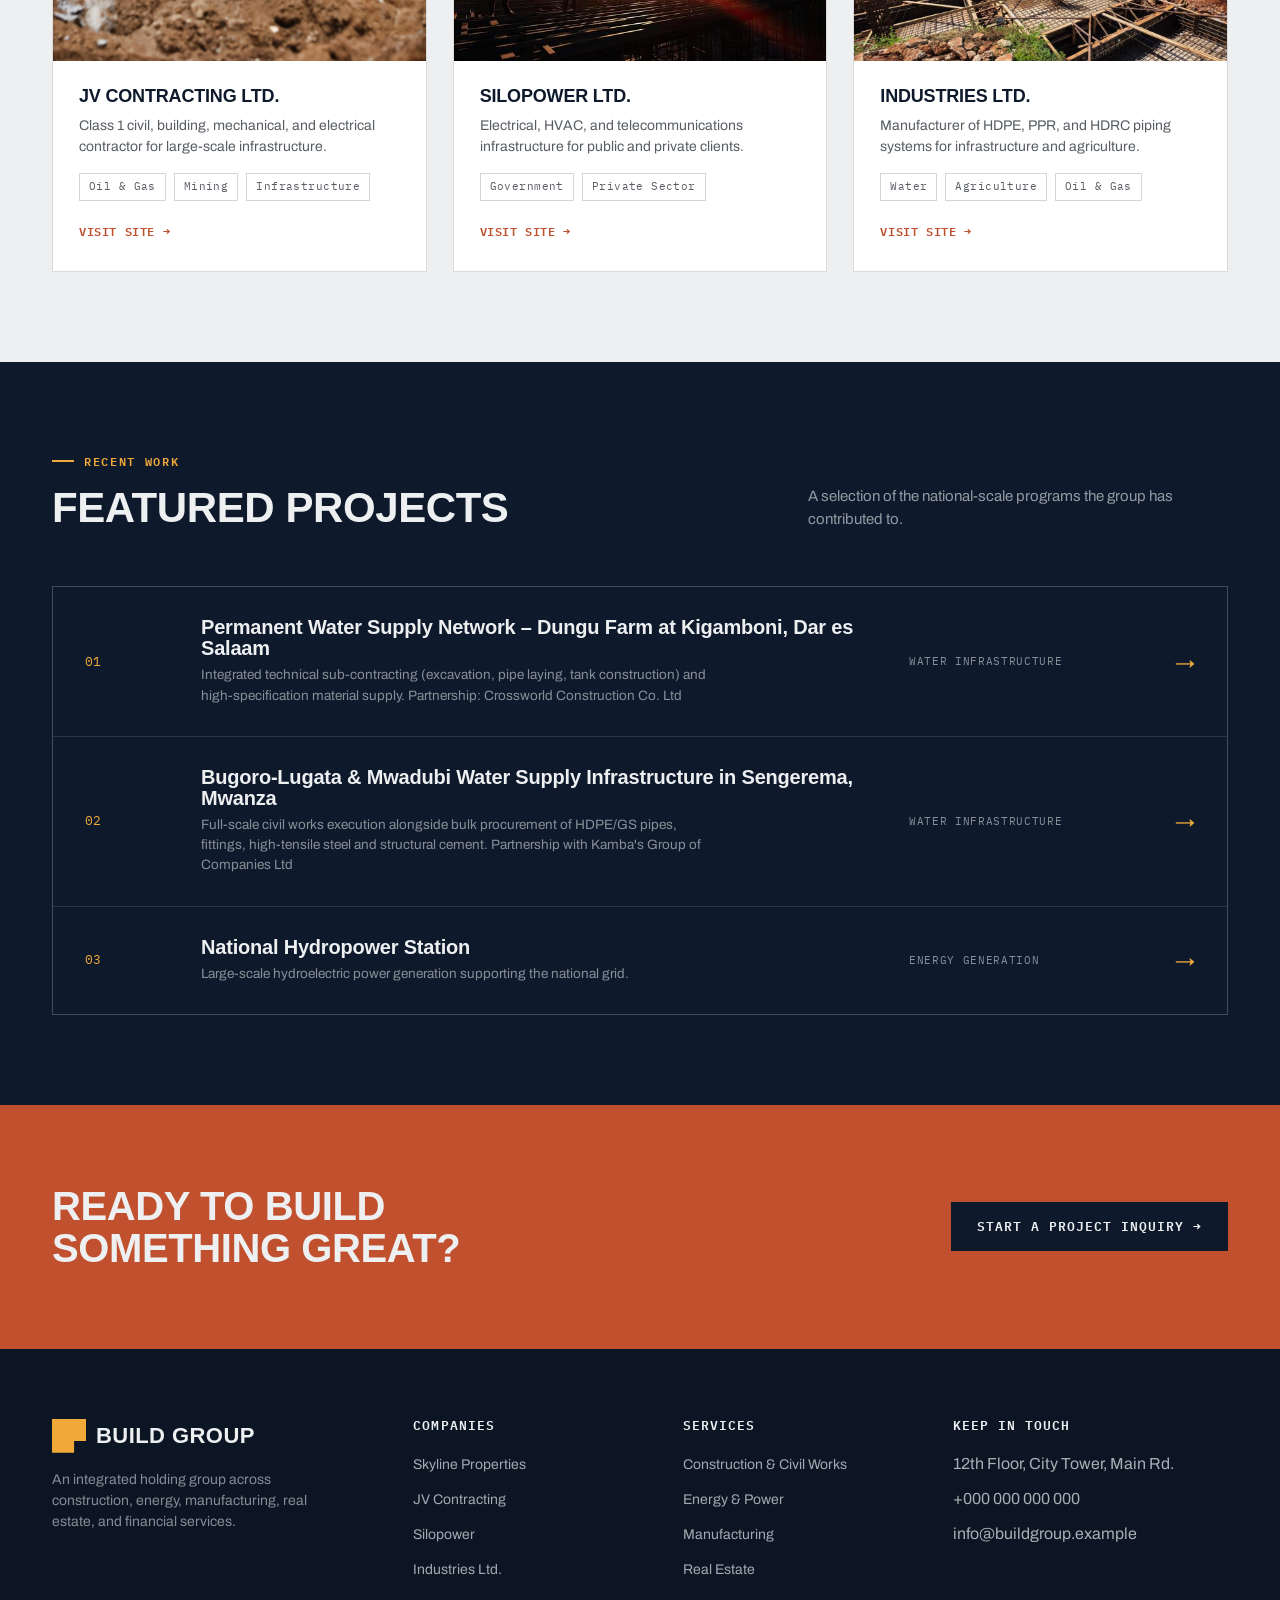
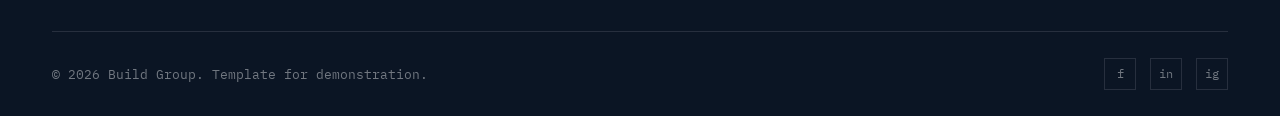
==== commit 520eb01c: "Remove menu button from index.html Removed menu button from navigation." ====
--- a/index.html
+++ b/index.html
@@ -15,9 +15,6 @@
     <a href="#" class="logo">
       <img src="picha/logo.jpeg">
     </a>
-	  <div class="menu-btn" id="menu-btn">
-    ☰
-</div>
     <ul class="navlinks">
       <li class="dropdown">
         <a href="#about">About Us</a>
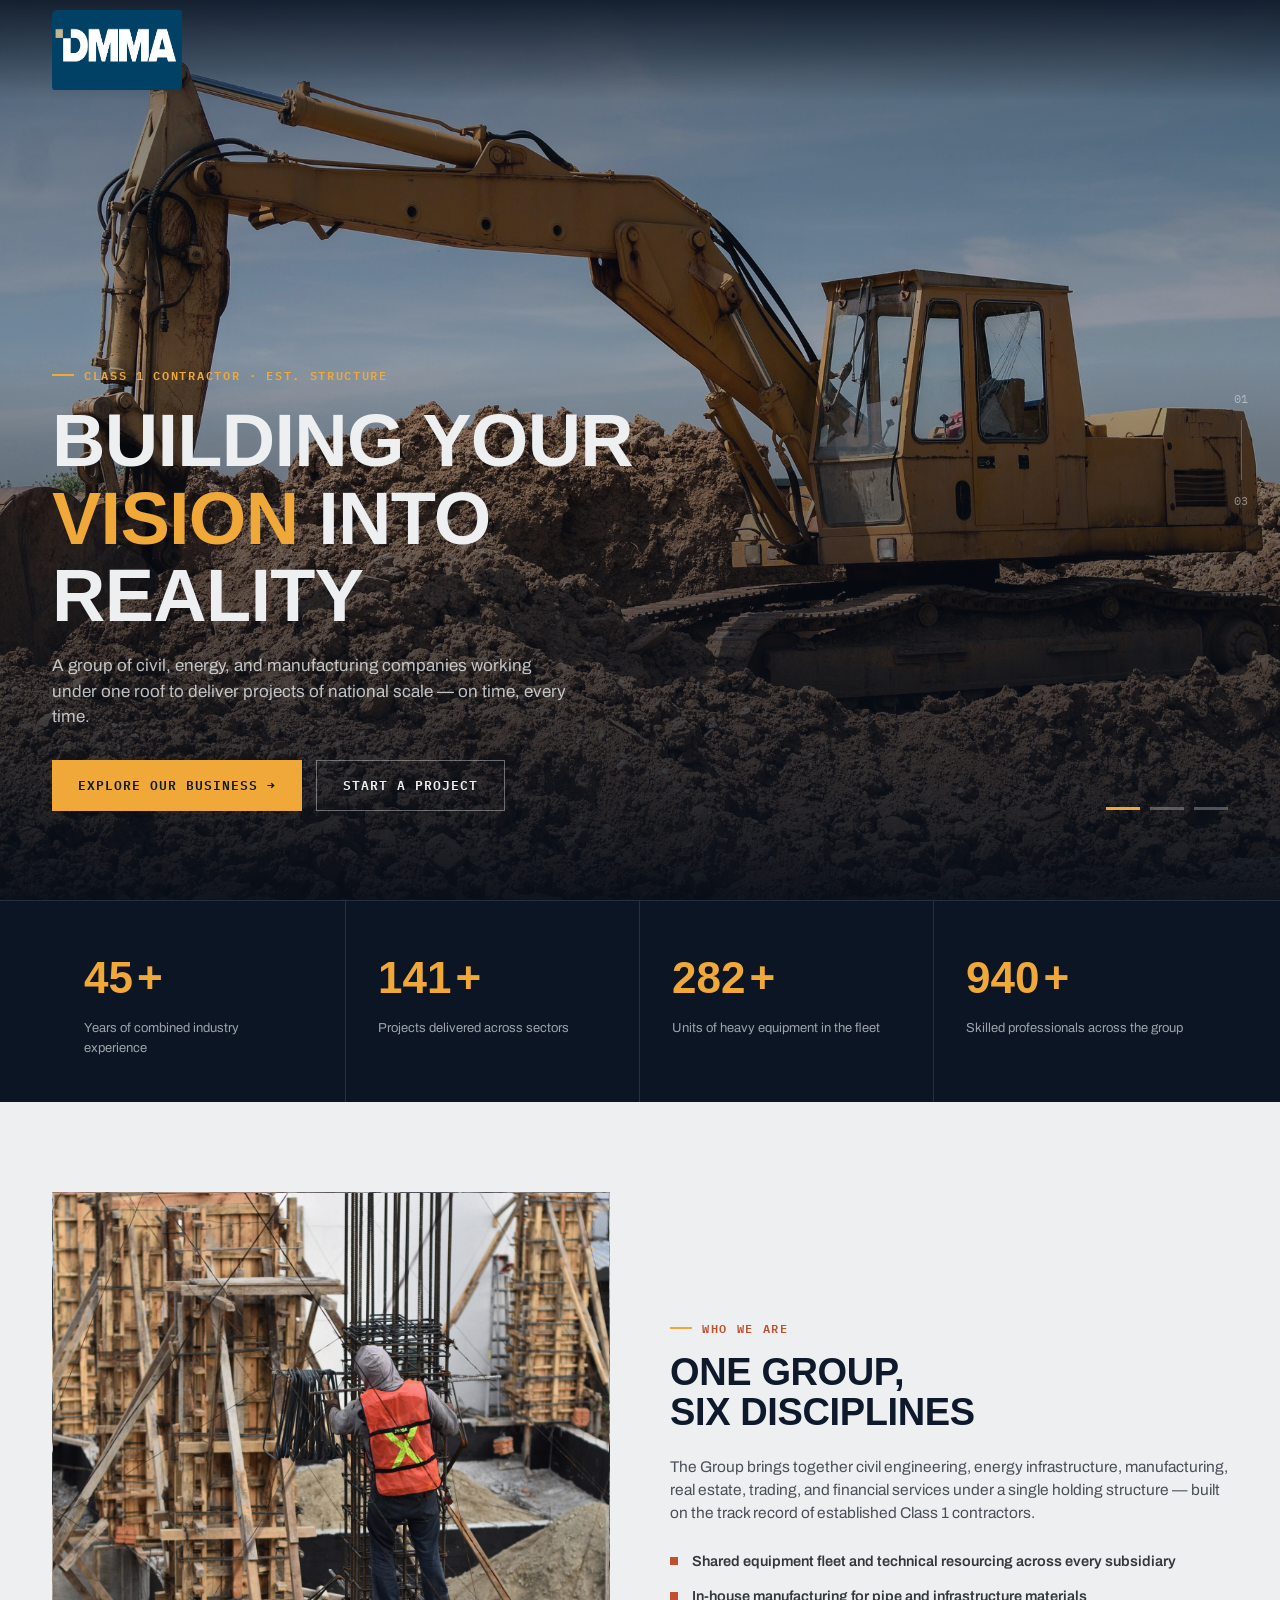
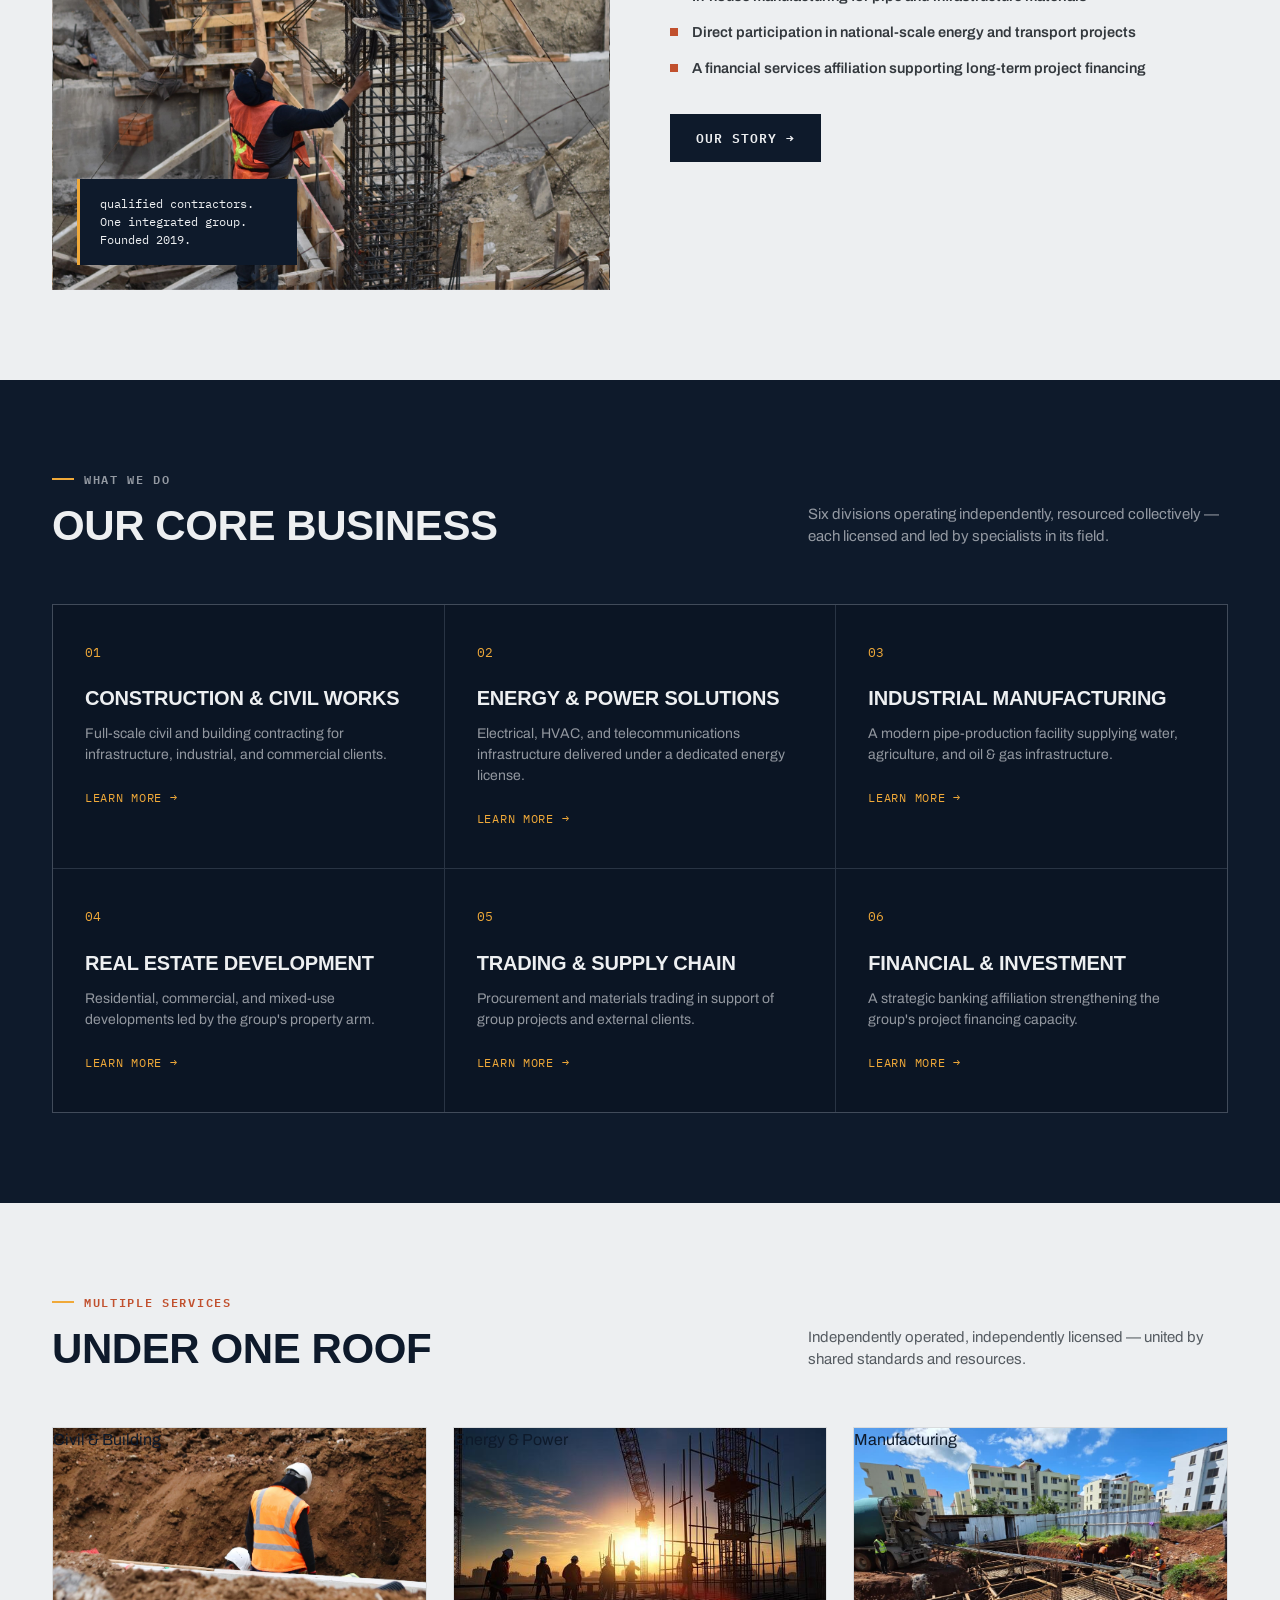
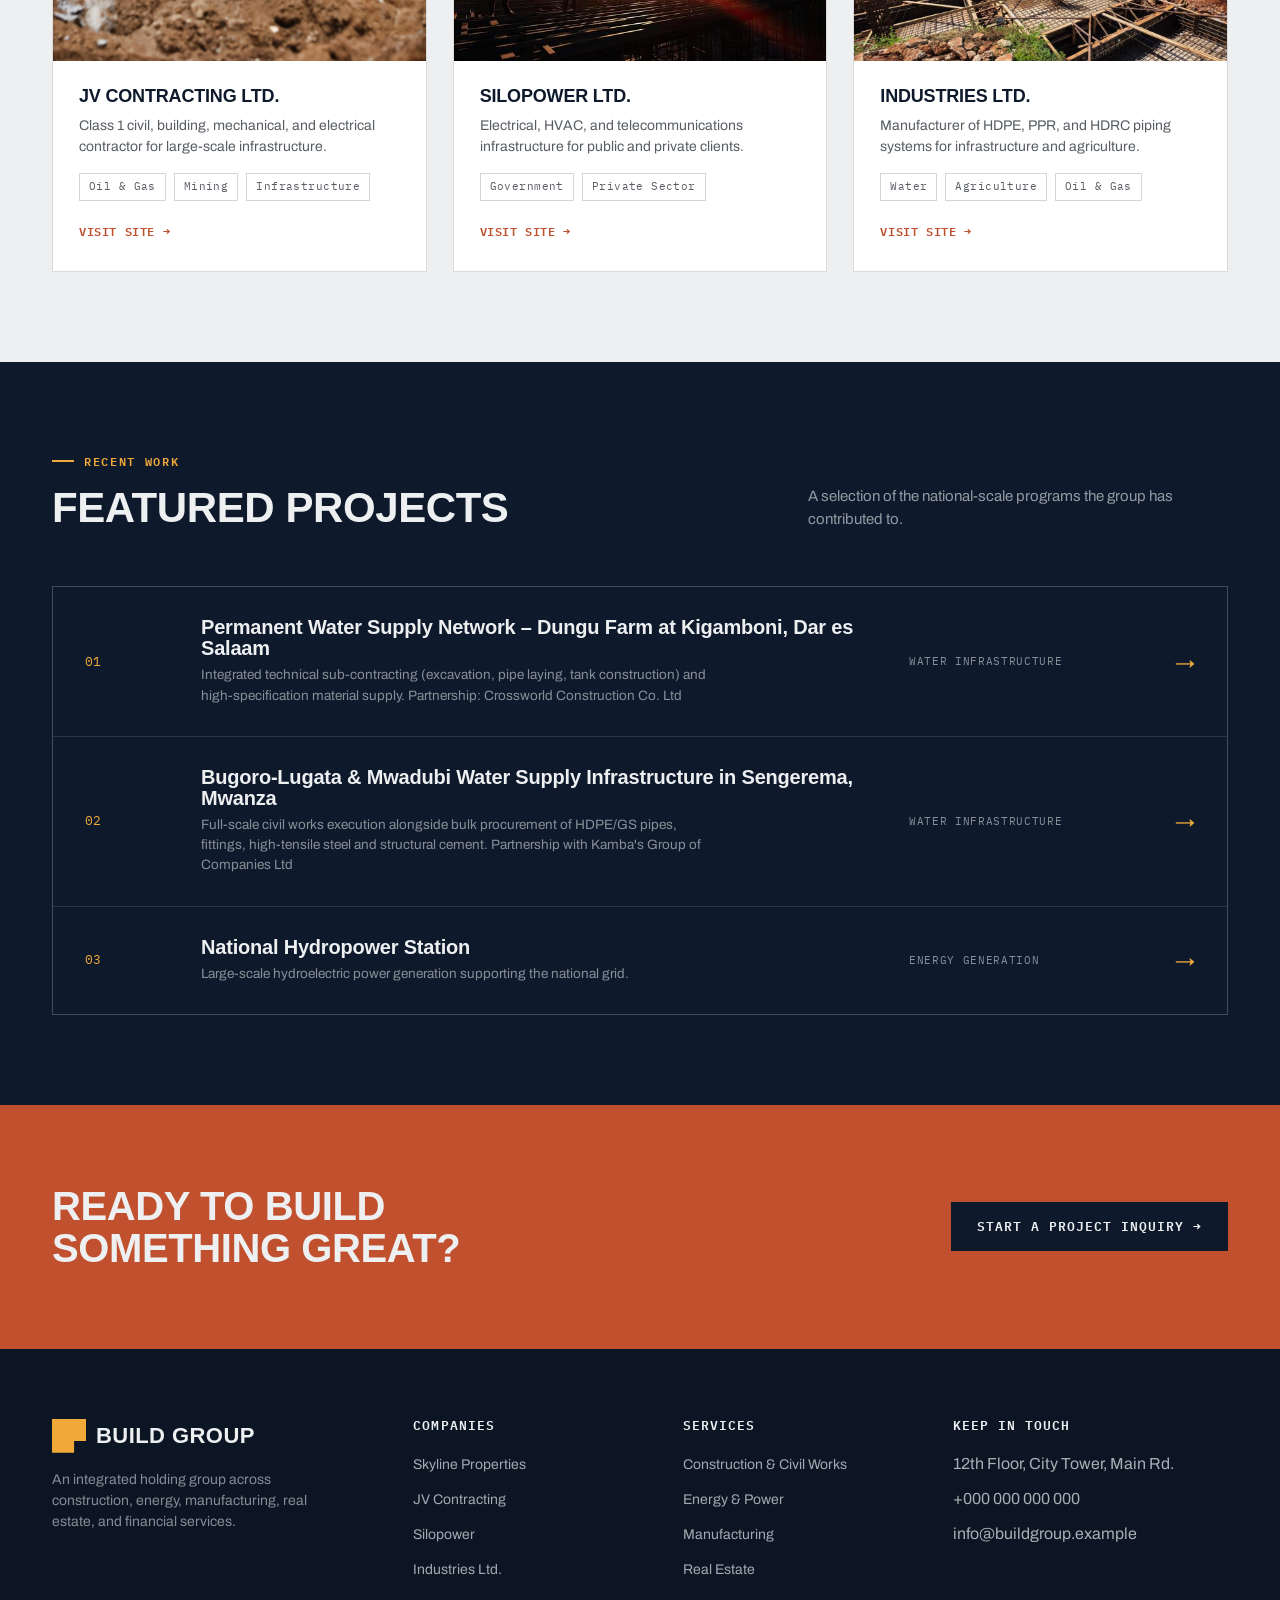
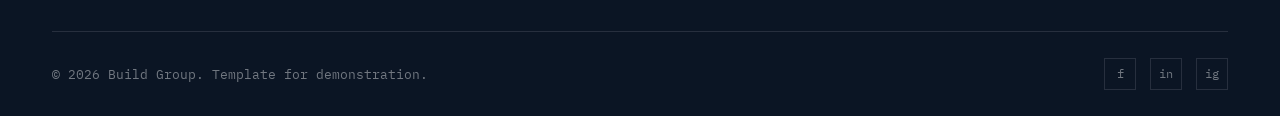
==== commit 47666299: "Remove menu button and navigation links Removed menu button functionality and event listener." ====
--- a/index.html
+++ b/index.html
@@ -370,12 +370,6 @@
     });
   }, {threshold:.4});
   counters.forEach(c => io.observe(c));
-const menuBtn = document.getElementById("menu-btn");
-const navLinks = document.getElementById("navlinks");
-
-menuBtn.addEventListener("click", () => {
-    navLinks.classList.toggle("active");
-});
 	const dropdown = document.querySelector(".dropdown");
 
 dropdown.addEventListener("click", function(e){
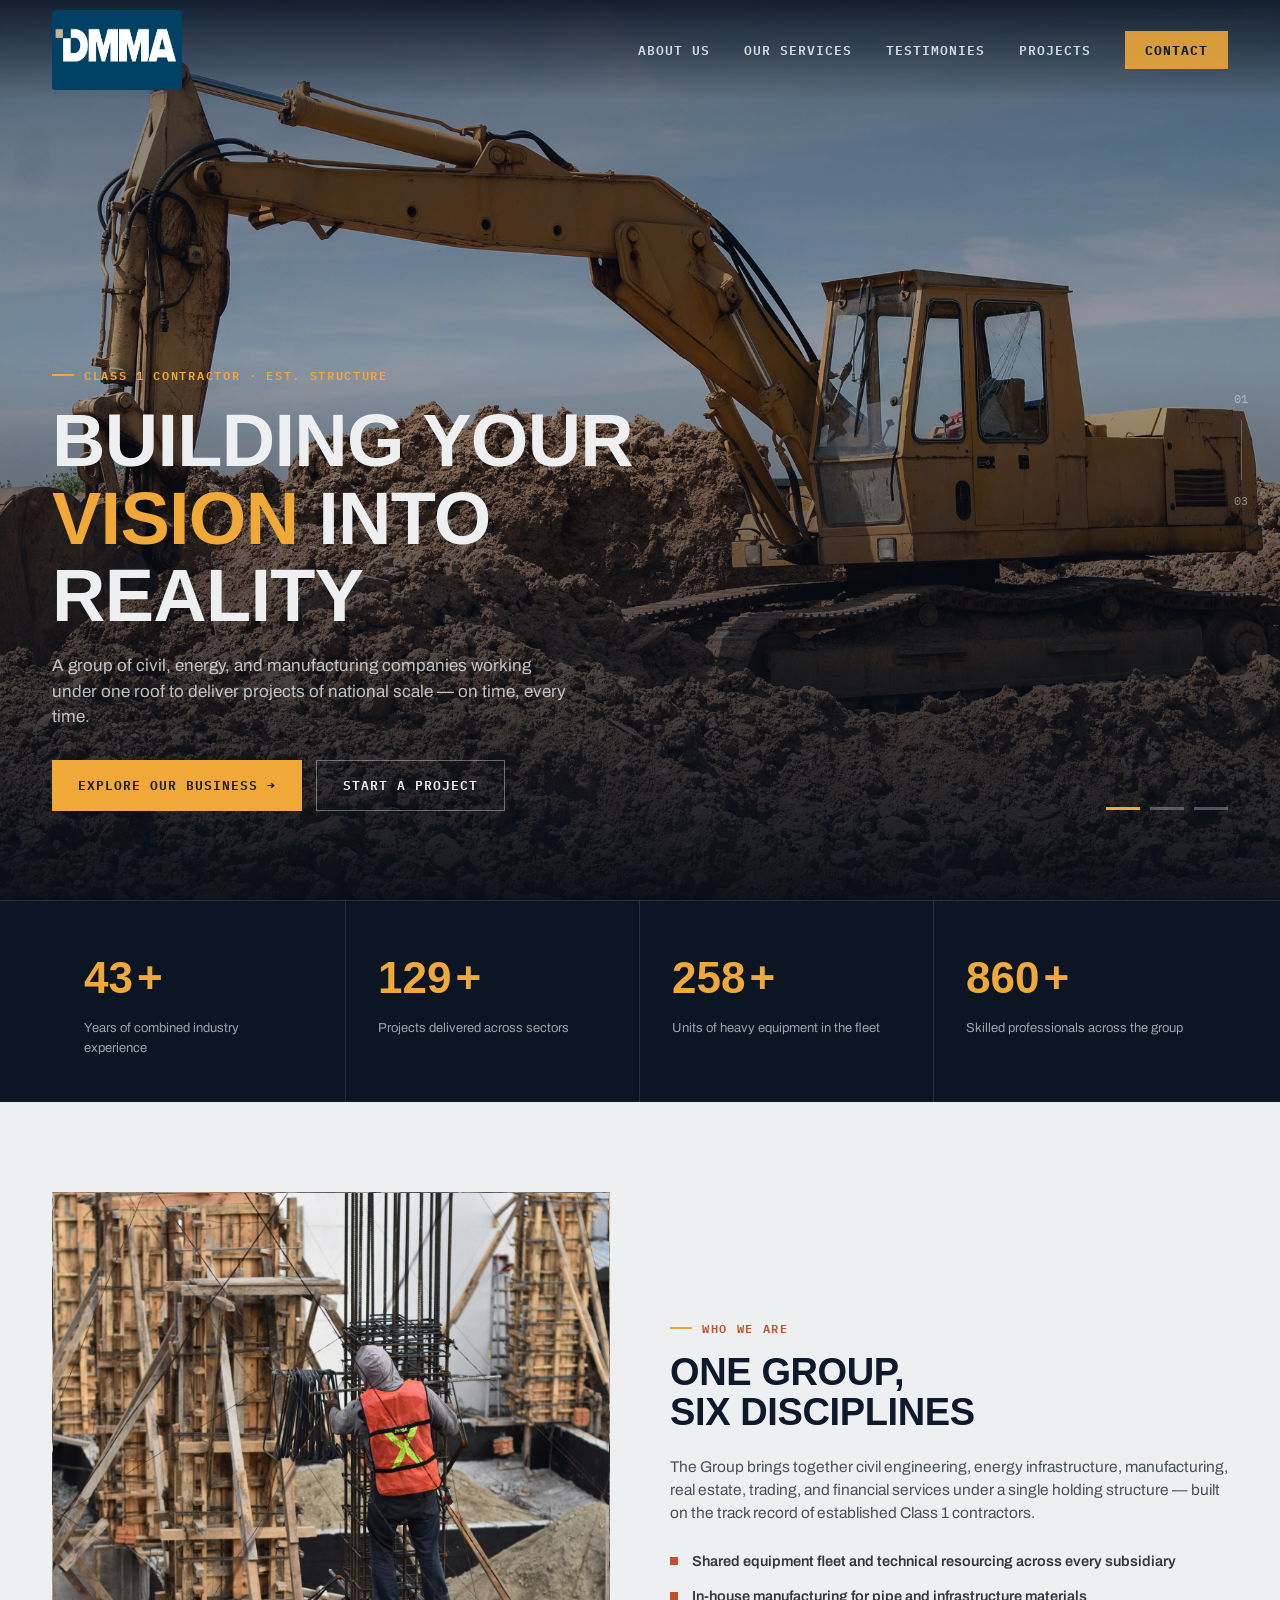
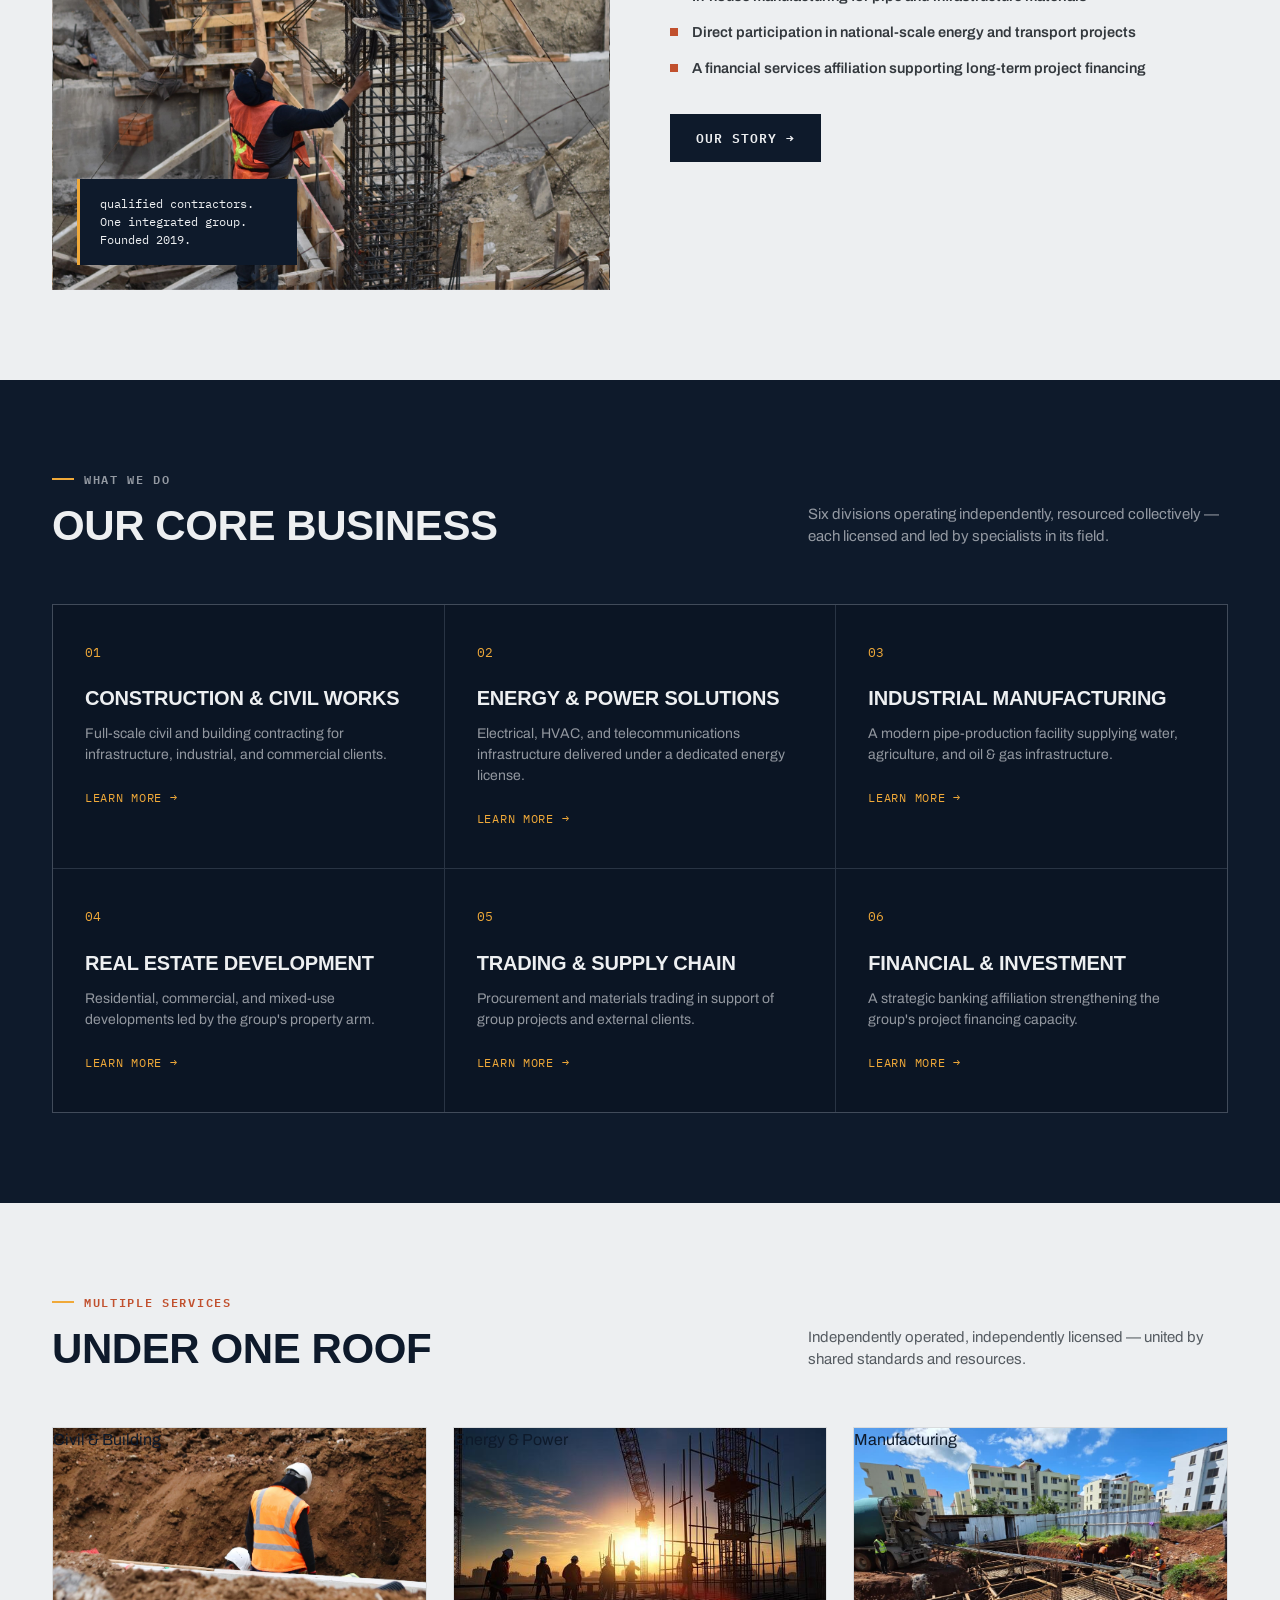
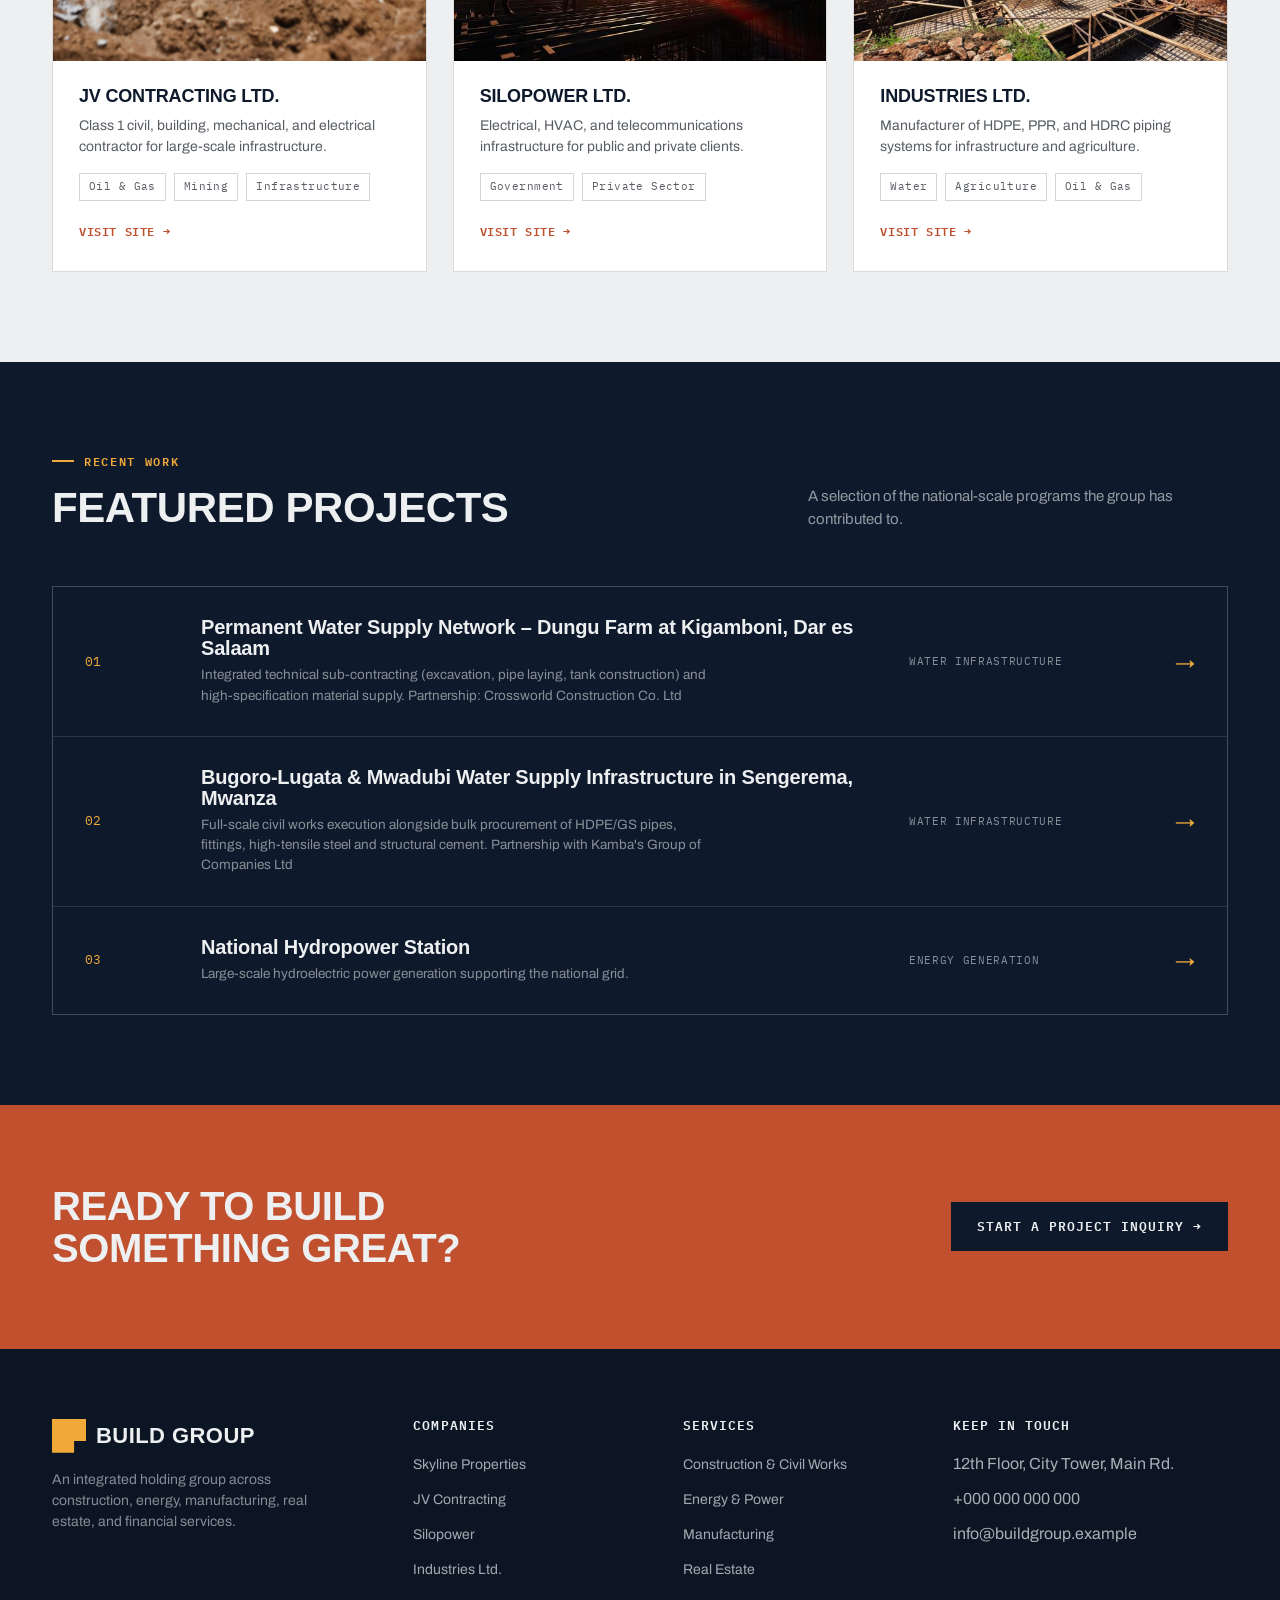
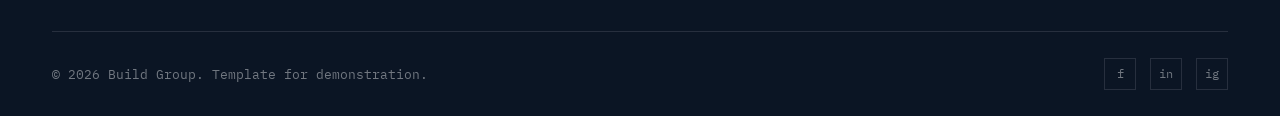
==== commit cbb82b5f: "Update contact link to point to form.html" ====
--- a/index.html
+++ b/index.html
@@ -64,7 +64,7 @@
         <p id="heroDesc">A group of civil, energy, and manufacturing companies working under one roof to deliver projects of national scale — on time, to spec, every time.</p>
         <div class="hero-ctas">
           <a href="#services" class="btn-solid">Explore Our Business →</a>
-          <a href="#contact" class="btn-outline">Start a Project</a>
+          <a href="form.html" class="btn-outline">Start a Project</a>
         </div>
       </div>
       <div class="hero-dots" id="heroDots"></div>
@@ -370,19 +370,6 @@
     });
   }, {threshold:.4});
   counters.forEach(c => io.observe(c));
-	const dropdown = document.querySelector(".dropdown");
-
-dropdown.addEventListener("click", function(e){
-
-    if(window.innerWidth <= 768){
-
-        e.preventDefault();
-
-        this.classList.toggle("active");
-
-    }
-
-});
 </script>
 </body>
 </html>
--- a/construction.css
+++ b/construction.css
@@ -572,49 +572,3 @@
     .foot-grid{grid-template-columns:1fr 1fr;}
     .hero-index{display:none;}
   }
-/* MENU BUTTON */
-.menu-btn{
-    display:none;
-    font-size:35px;
-    color:white;
-    cursor:pointer;
-}
-
-/* Desktop Navigation */
-.navlinks{
-    display:flex;
-    align-items:center;
-    list-style:none;
-    gap:30px;
-}
-.navlinks{
-    display:none;
-    flex-direction:column;
-    position:absolute;
-    top:90px;
-    left:0;
-    width:100%;
-    background:#0d1f36;
-    padding:20px 0;
-    text-align:center;
-}
-
-.navlinks.active{
-    display:flex;
-}
-
-.navlinks li{
-    margin:15px 0;
-}
-.dropdown .submenu{
-    display:none;
-    position:static;
-    background:#0d1f36;
-    box-shadow:none;
-    padding:10px 0;
-}
-
-.dropdown.active .submenu{
-    display:block;
-}
-
